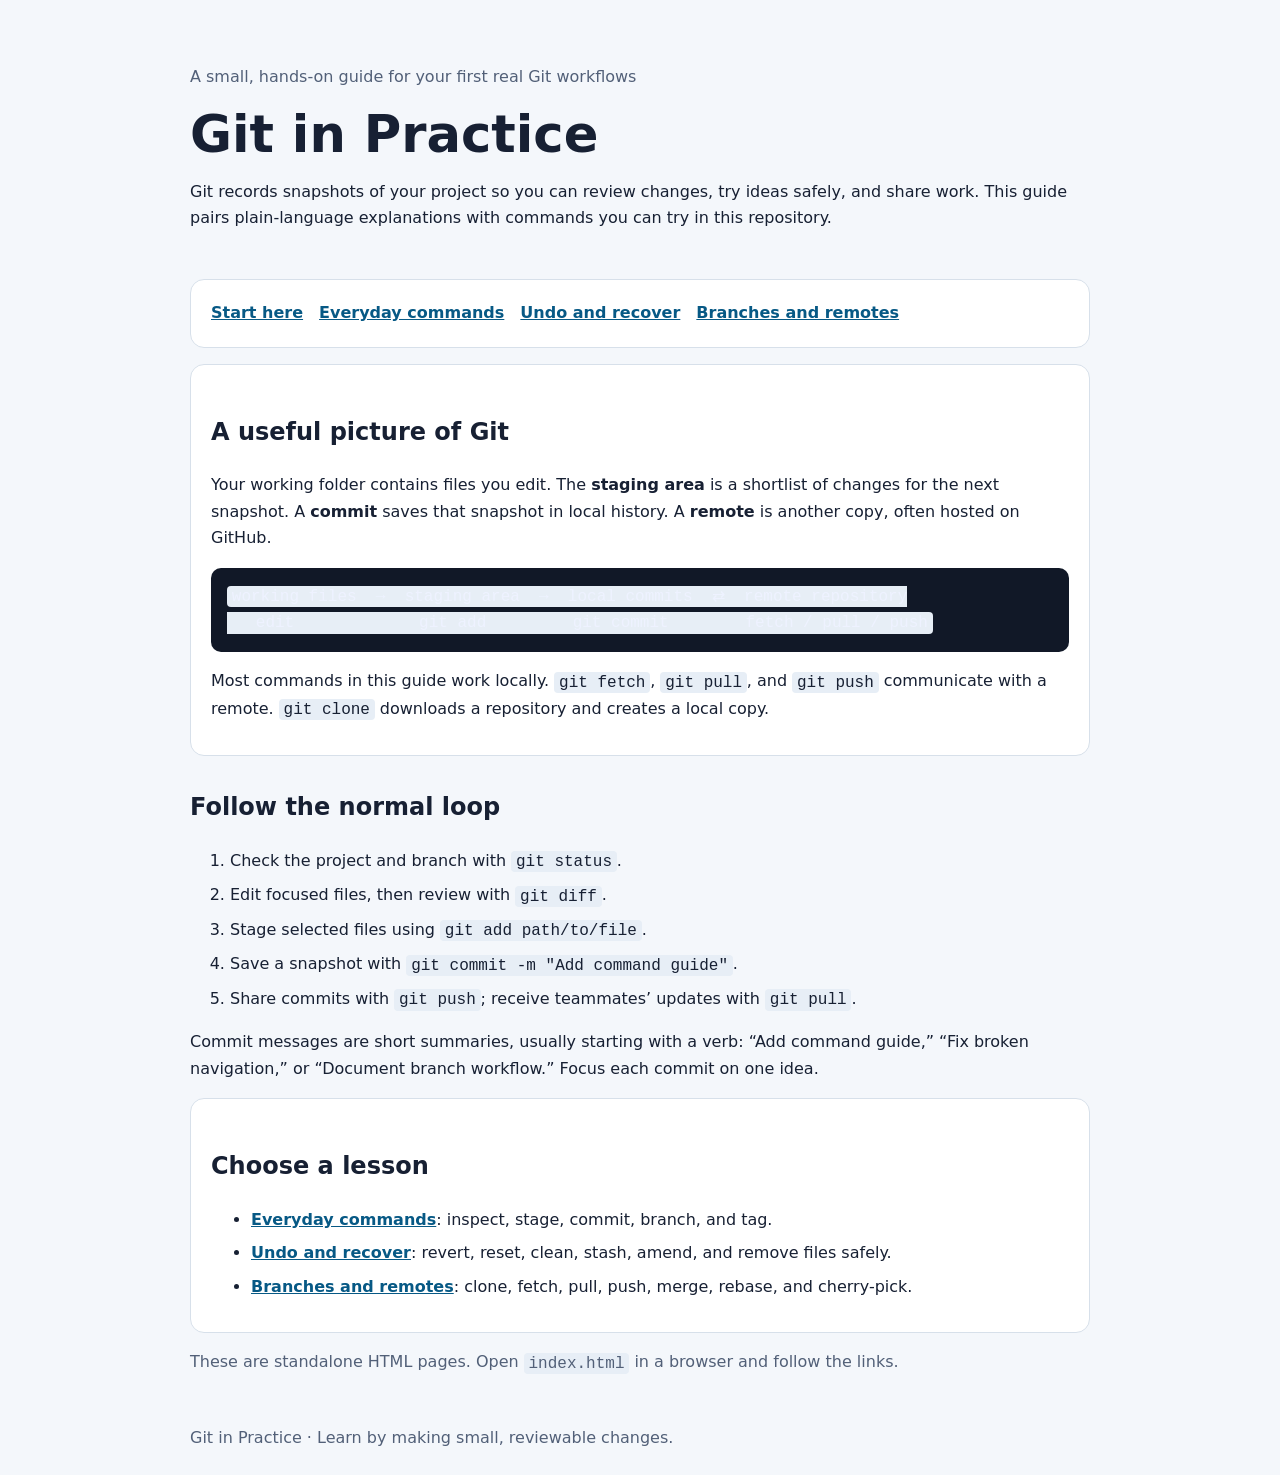
==== index.html @ 189721ed "Add guide landing page and starter note" ====
<!doctype html>
<html lang="en"><head><meta charset="utf-8"><meta name="viewport" content="width=device-width, initial-scale=1"><title>Git in Practice | Start Here</title>
<style>:root{color-scheme:light;--ink:#172033;--muted:#526078;--accent:#075985;--line:#d7e0ea;--paper:#f4f7fb}*{box-sizing:border-box}body{margin:0;font:16px/1.65 system-ui,sans-serif;color:var(--ink);background:var(--paper)}header,main,footer{width:min(900px,calc(100% - 2rem));margin:auto}header{padding:3rem 0 1rem}h1{font-size:clamp(2rem,5vw,3.2rem);line-height:1.1;margin:.2rem 0 1rem}h2{margin-top:2rem}nav,.card{background:white;border:1px solid var(--line);border-radius:14px;padding:1rem 1.25rem;margin:1rem 0}nav a{display:inline-block;margin:.25rem 1rem .25rem 0}a{color:var(--accent);font-weight:650}code,pre{font-family:ui-monospace,Consolas,monospace}code{background:#e7eef6;padding:.1rem .3rem;border-radius:4px}pre{overflow:auto;background:#111827;color:#eef2ff;padding:1rem;border-radius:10px}.muted{color:var(--muted)}li{margin:.45rem 0}footer{padding:2rem 0;color:var(--muted)}</style></head>
<body><header><p class="muted">A small, hands-on guide for your first real Git workflows</p><h1>Git in Practice</h1><p>Git records snapshots of your project so you can review changes, try ideas safely, and share work. This guide pairs plain-language explanations with commands you can try in this repository.</p></header>
<main><nav aria-label="Guide pages"><a href="index.html">Start here</a><a href="everyday.html">Everyday commands</a><a href="recovery.html">Undo and recover</a><a href="remotes.html">Branches and remotes</a></nav>
<section class="card"><h2>A useful picture of Git</h2><p>Your working folder contains files you edit. The <strong>staging area</strong> is a shortlist of changes for the next snapshot. A <strong>commit</strong> saves that snapshot in local history. A <strong>remote</strong> is another copy, often hosted on GitHub.</p><pre><code>working files  →  staging area  →  local commits  ⇄  remote repository
   edit             git add         git commit        fetch / pull / push</code></pre><p>Most commands in this guide work locally. <code>git fetch</code>, <code>git pull</code>, and <code>git push</code> communicate with a remote. <code>git clone</code> downloads a repository and creates a local copy.</p></section>
<section><h2>Follow the normal loop</h2><ol><li>Check the project and branch with <code>git status</code>.</li><li>Edit focused files, then review with <code>git diff</code>.</li><li>Stage selected files using <code>git add path/to/file</code>.</li><li>Save a snapshot with <code>git commit -m "Add command guide"</code>.</li><li>Share commits with <code>git push</code>; receive teammates’ updates with <code>git pull</code>.</li></ol><p>Commit messages are short summaries, usually starting with a verb: “Add command guide,” “Fix broken navigation,” or “Document branch workflow.” Focus each commit on one idea.</p></section>
<section class="card"><h2>Choose a lesson</h2><ul><li><a href="everyday.html">Everyday commands</a>: inspect, stage, commit, branch, and tag.</li><li><a href="recovery.html">Undo and recover</a>: revert, reset, clean, stash, amend, and remove files safely.</li><li><a href="remotes.html">Branches and remotes</a>: clone, fetch, pull, push, merge, rebase, and cherry-pick.</li></ul></section><p class="muted">These are standalone HTML pages. Open <code>index.html</code> in a browser and follow the links.</p></main><footer>Git in Practice · Learn by making small, reviewable changes.</footer></body></html>
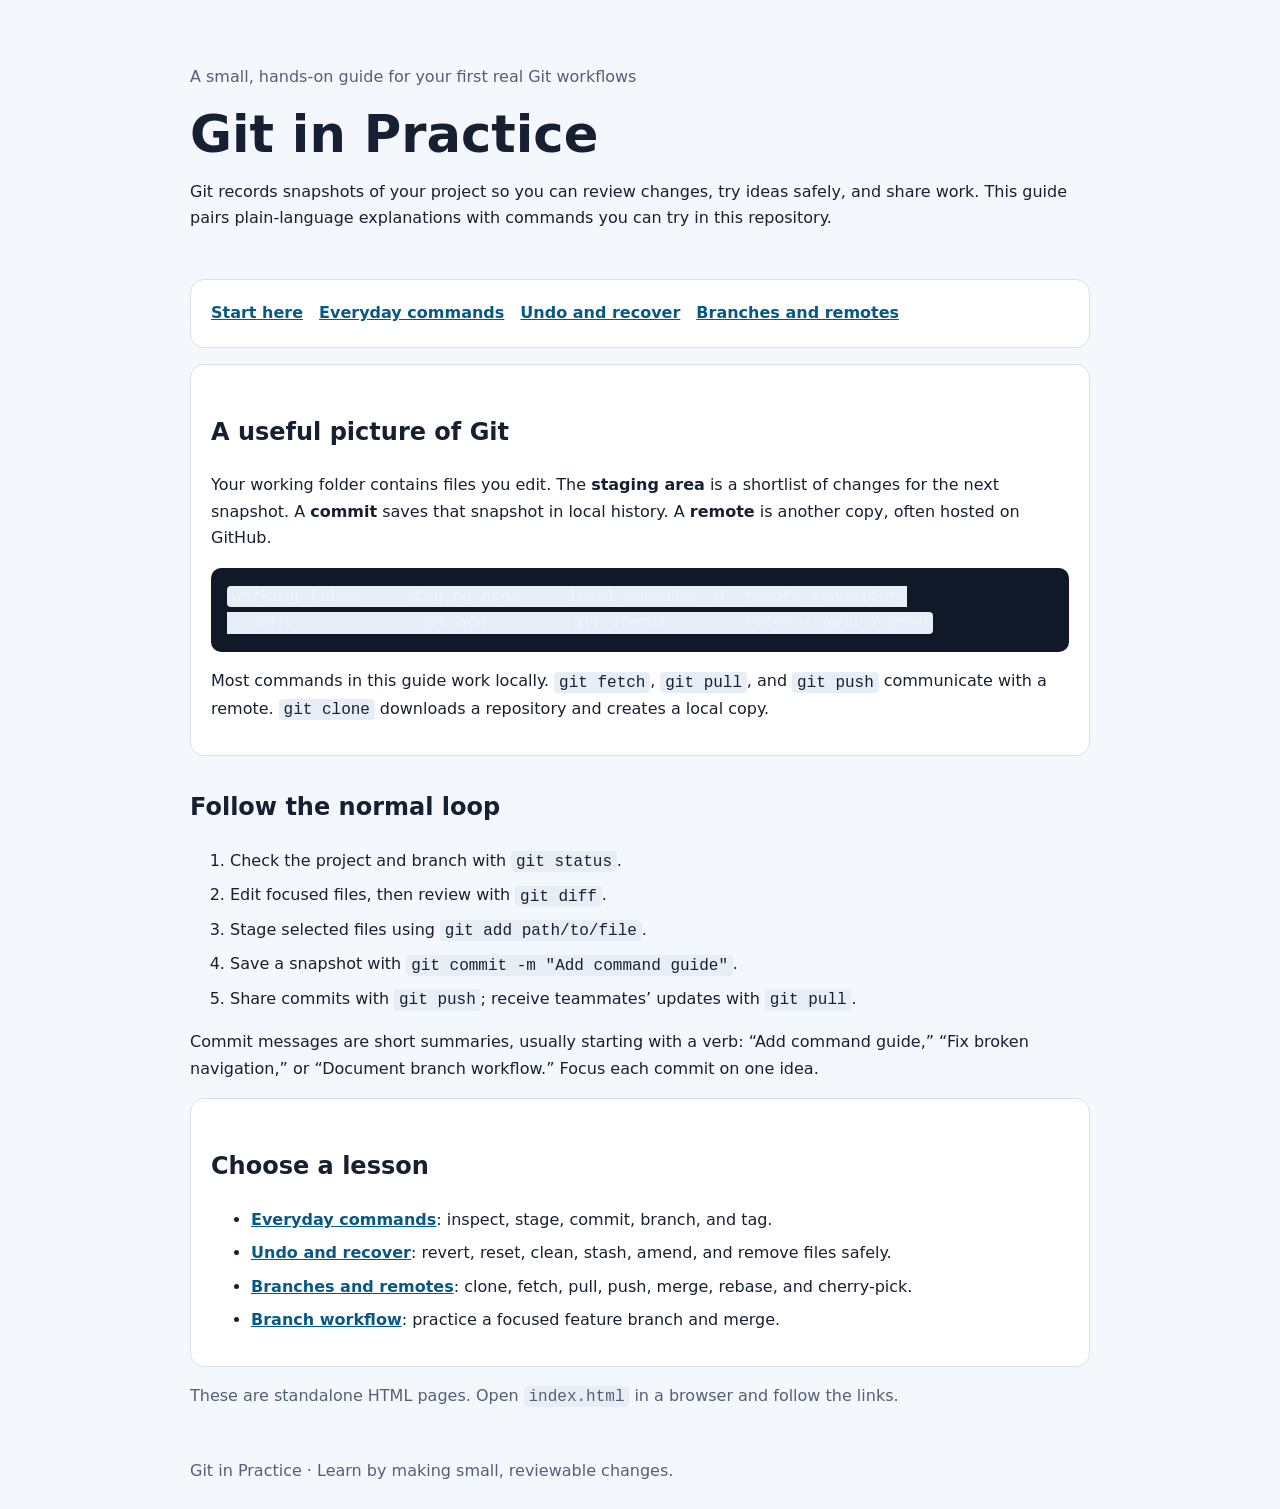
==== commit e47bf402: "Link branch workflow from home page" ====
--- a/index.html
+++ b/index.html
@@ -6,4 +6,4 @@
 <section class="card"><h2>A useful picture of Git</h2><p>Your working folder contains files you edit. The <strong>staging area</strong> is a shortlist of changes for the next snapshot. A <strong>commit</strong> saves that snapshot in local history. A <strong>remote</strong> is another copy, often hosted on GitHub.</p><pre><code>working files  →  staging area  →  local commits  ⇄  remote repository
    edit             git add         git commit        fetch / pull / push</code></pre><p>Most commands in this guide work locally. <code>git fetch</code>, <code>git pull</code>, and <code>git push</code> communicate with a remote. <code>git clone</code> downloads a repository and creates a local copy.</p></section>
 <section><h2>Follow the normal loop</h2><ol><li>Check the project and branch with <code>git status</code>.</li><li>Edit focused files, then review with <code>git diff</code>.</li><li>Stage selected files using <code>git add path/to/file</code>.</li><li>Save a snapshot with <code>git commit -m "Add command guide"</code>.</li><li>Share commits with <code>git push</code>; receive teammates’ updates with <code>git pull</code>.</li></ol><p>Commit messages are short summaries, usually starting with a verb: “Add command guide,” “Fix broken navigation,” or “Document branch workflow.” Focus each commit on one idea.</p></section>
-<section class="card"><h2>Choose a lesson</h2><ul><li><a href="everyday.html">Everyday commands</a>: inspect, stage, commit, branch, and tag.</li><li><a href="recovery.html">Undo and recover</a>: revert, reset, clean, stash, amend, and remove files safely.</li><li><a href="remotes.html">Branches and remotes</a>: clone, fetch, pull, push, merge, rebase, and cherry-pick.</li></ul></section><p class="muted">These are standalone HTML pages. Open <code>index.html</code> in a browser and follow the links.</p></main><footer>Git in Practice · Learn by making small, reviewable changes.</footer></body></html>
+<section class="card"><h2>Choose a lesson</h2><ul><li><a href="everyday.html">Everyday commands</a>: inspect, stage, commit, branch, and tag.</li><li><a href="recovery.html">Undo and recover</a>: revert, reset, clean, stash, amend, and remove files safely.</li><li><a href="remotes.html">Branches and remotes</a>: clone, fetch, pull, push, merge, rebase, and cherry-pick.</li><li><a href="branch-workflow.html">Branch workflow</a>: practice a focused feature branch and merge.</li></ul></section><p class="muted">These are standalone HTML pages. Open <code>index.html</code> in a browser and follow the links.</p></main><footer>Git in Practice · Learn by making small, reviewable changes.</footer></body></html>
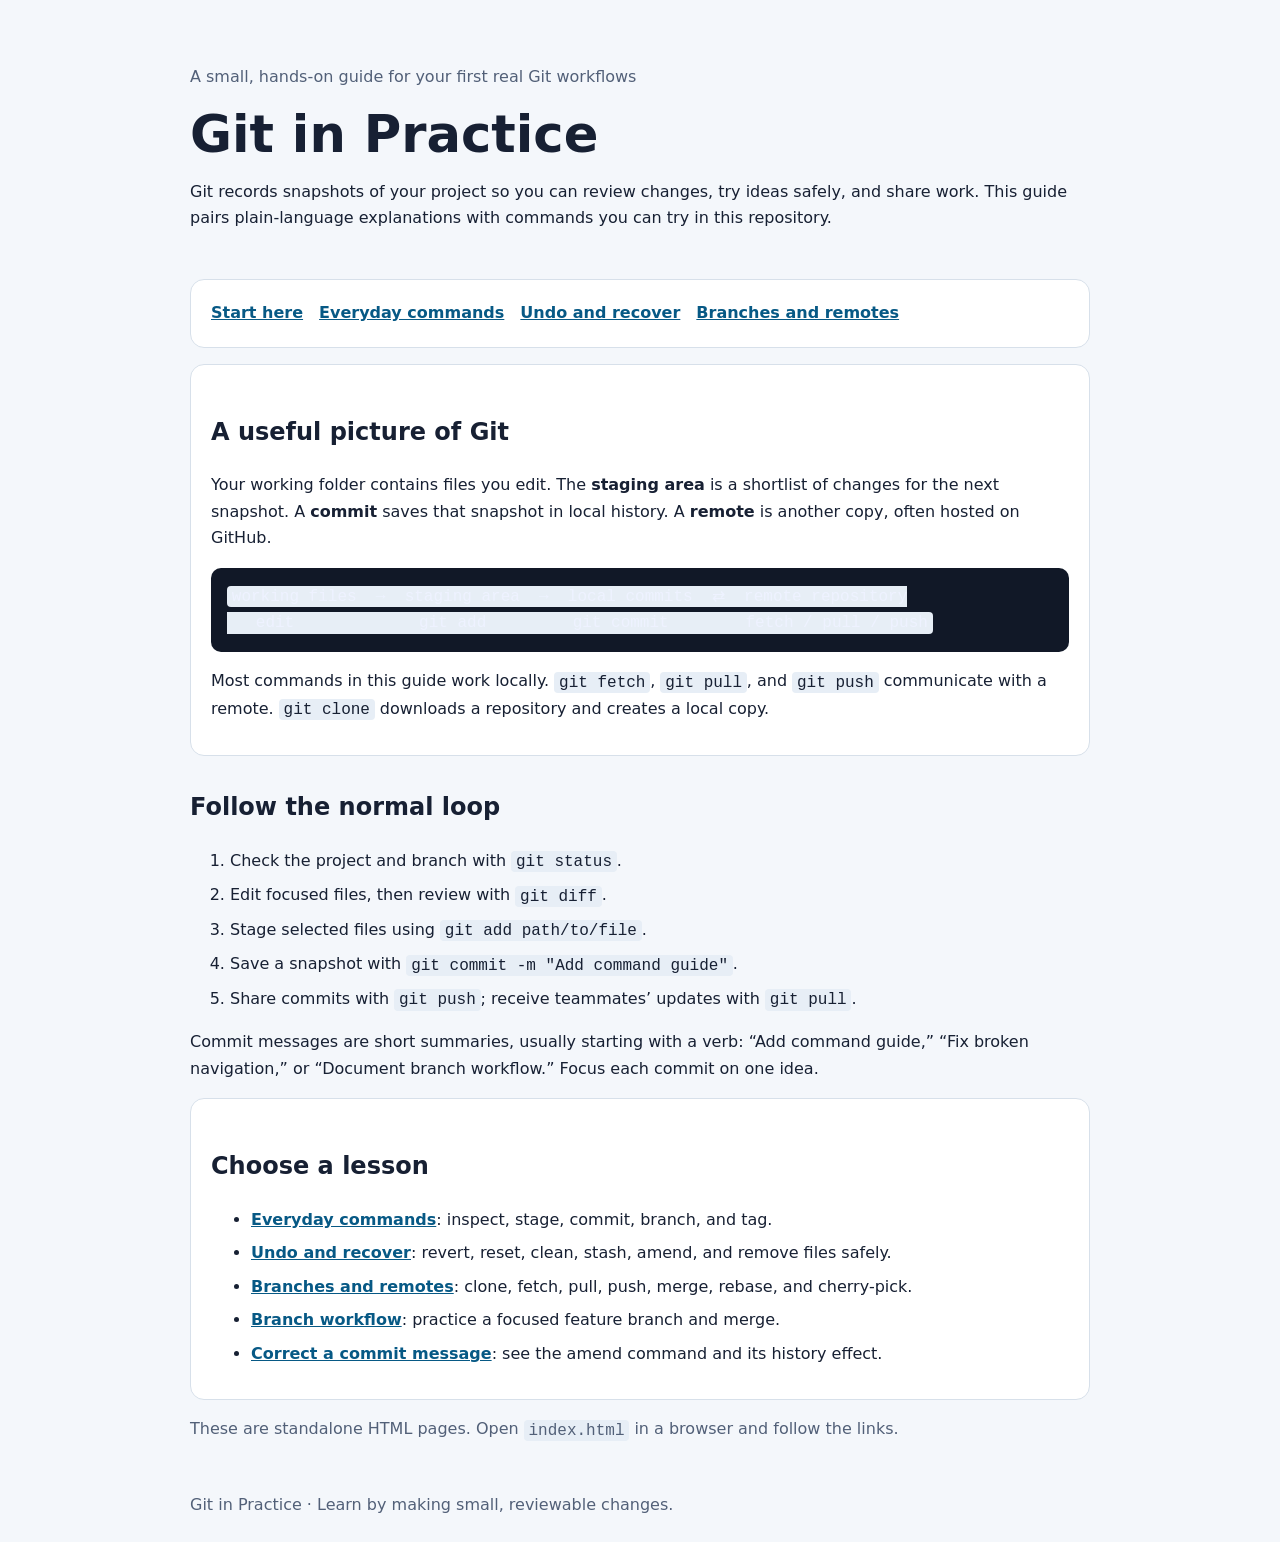
==== commit 5fb7c6b7: "Demonstrate commit message correction" ====
--- a/index.html
+++ b/index.html
@@ -6,4 +6,4 @@
 <section class="card"><h2>A useful picture of Git</h2><p>Your working folder contains files you edit. The <strong>staging area</strong> is a shortlist of changes for the next snapshot. A <strong>commit</strong> saves that snapshot in local history. A <strong>remote</strong> is another copy, often hosted on GitHub.</p><pre><code>working files  →  staging area  →  local commits  ⇄  remote repository
    edit             git add         git commit        fetch / pull / push</code></pre><p>Most commands in this guide work locally. <code>git fetch</code>, <code>git pull</code>, and <code>git push</code> communicate with a remote. <code>git clone</code> downloads a repository and creates a local copy.</p></section>
 <section><h2>Follow the normal loop</h2><ol><li>Check the project and branch with <code>git status</code>.</li><li>Edit focused files, then review with <code>git diff</code>.</li><li>Stage selected files using <code>git add path/to/file</code>.</li><li>Save a snapshot with <code>git commit -m "Add command guide"</code>.</li><li>Share commits with <code>git push</code>; receive teammates’ updates with <code>git pull</code>.</li></ol><p>Commit messages are short summaries, usually starting with a verb: “Add command guide,” “Fix broken navigation,” or “Document branch workflow.” Focus each commit on one idea.</p></section>
-<section class="card"><h2>Choose a lesson</h2><ul><li><a href="everyday.html">Everyday commands</a>: inspect, stage, commit, branch, and tag.</li><li><a href="recovery.html">Undo and recover</a>: revert, reset, clean, stash, amend, and remove files safely.</li><li><a href="remotes.html">Branches and remotes</a>: clone, fetch, pull, push, merge, rebase, and cherry-pick.</li><li><a href="branch-workflow.html">Branch workflow</a>: practice a focused feature branch and merge.</li></ul></section><p class="muted">These are standalone HTML pages. Open <code>index.html</code> in a browser and follow the links.</p></main><footer>Git in Practice · Learn by making small, reviewable changes.</footer></body></html>
+<section class="card"><h2>Choose a lesson</h2><ul><li><a href="everyday.html">Everyday commands</a>: inspect, stage, commit, branch, and tag.</li><li><a href="recovery.html">Undo and recover</a>: revert, reset, clean, stash, amend, and remove files safely.</li><li><a href="remotes.html">Branches and remotes</a>: clone, fetch, pull, push, merge, rebase, and cherry-pick.</li><li><a href="branch-workflow.html">Branch workflow</a>: practice a focused feature branch and merge.</li><li><a href="amend-example.html">Correct a commit message</a>: see the amend command and its history effect.</li></ul></section><p class="muted">These are standalone HTML pages. Open <code>index.html</code> in a browser and follow the links.</p></main><footer>Git in Practice · Learn by making small, reviewable changes.</footer></body></html>
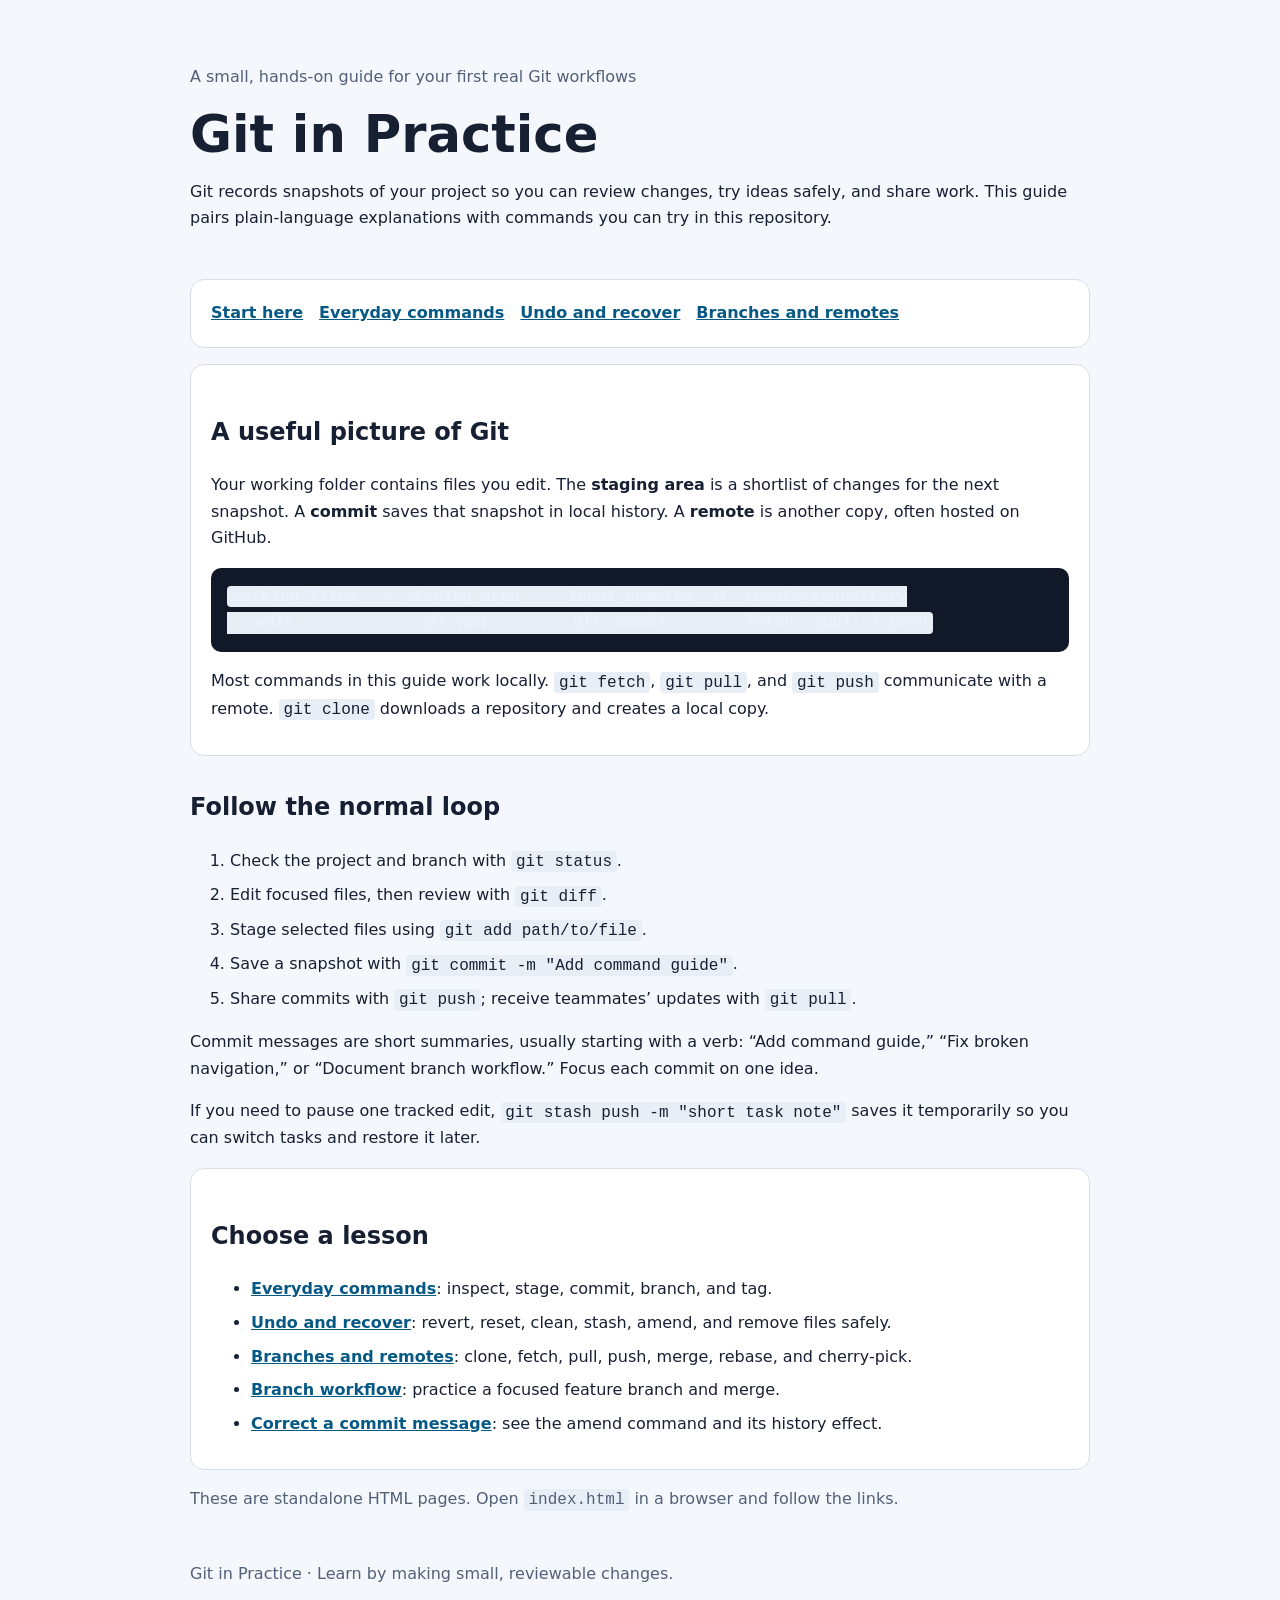
==== commit 69e17aeb: "Add stash tip to normal workflow" ====
--- a/index.html
+++ b/index.html
@@ -5,5 +5,5 @@
 <main><nav aria-label="Guide pages"><a href="index.html">Start here</a><a href="everyday.html">Everyday commands</a><a href="recovery.html">Undo and recover</a><a href="remotes.html">Branches and remotes</a></nav>
 <section class="card"><h2>A useful picture of Git</h2><p>Your working folder contains files you edit. The <strong>staging area</strong> is a shortlist of changes for the next snapshot. A <strong>commit</strong> saves that snapshot in local history. A <strong>remote</strong> is another copy, often hosted on GitHub.</p><pre><code>working files  →  staging area  →  local commits  ⇄  remote repository
    edit             git add         git commit        fetch / pull / push</code></pre><p>Most commands in this guide work locally. <code>git fetch</code>, <code>git pull</code>, and <code>git push</code> communicate with a remote. <code>git clone</code> downloads a repository and creates a local copy.</p></section>
-<section><h2>Follow the normal loop</h2><ol><li>Check the project and branch with <code>git status</code>.</li><li>Edit focused files, then review with <code>git diff</code>.</li><li>Stage selected files using <code>git add path/to/file</code>.</li><li>Save a snapshot with <code>git commit -m "Add command guide"</code>.</li><li>Share commits with <code>git push</code>; receive teammates’ updates with <code>git pull</code>.</li></ol><p>Commit messages are short summaries, usually starting with a verb: “Add command guide,” “Fix broken navigation,” or “Document branch workflow.” Focus each commit on one idea.</p></section>
+<section><h2>Follow the normal loop</h2><ol><li>Check the project and branch with <code>git status</code>.</li><li>Edit focused files, then review with <code>git diff</code>.</li><li>Stage selected files using <code>git add path/to/file</code>.</li><li>Save a snapshot with <code>git commit -m "Add command guide"</code>.</li><li>Share commits with <code>git push</code>; receive teammates’ updates with <code>git pull</code>.</li></ol><p>Commit messages are short summaries, usually starting with a verb: “Add command guide,” “Fix broken navigation,” or “Document branch workflow.” Focus each commit on one idea.</p><p>If you need to pause one tracked edit, <code>git stash push -m "short task note"</code> saves it temporarily so you can switch tasks and restore it later.</p></section>
 <section class="card"><h2>Choose a lesson</h2><ul><li><a href="everyday.html">Everyday commands</a>: inspect, stage, commit, branch, and tag.</li><li><a href="recovery.html">Undo and recover</a>: revert, reset, clean, stash, amend, and remove files safely.</li><li><a href="remotes.html">Branches and remotes</a>: clone, fetch, pull, push, merge, rebase, and cherry-pick.</li><li><a href="branch-workflow.html">Branch workflow</a>: practice a focused feature branch and merge.</li><li><a href="amend-example.html">Correct a commit message</a>: see the amend command and its history effect.</li></ul></section><p class="muted">These are standalone HTML pages. Open <code>index.html</code> in a browser and follow the links.</p></main><footer>Git in Practice · Learn by making small, reviewable changes.</footer></body></html>
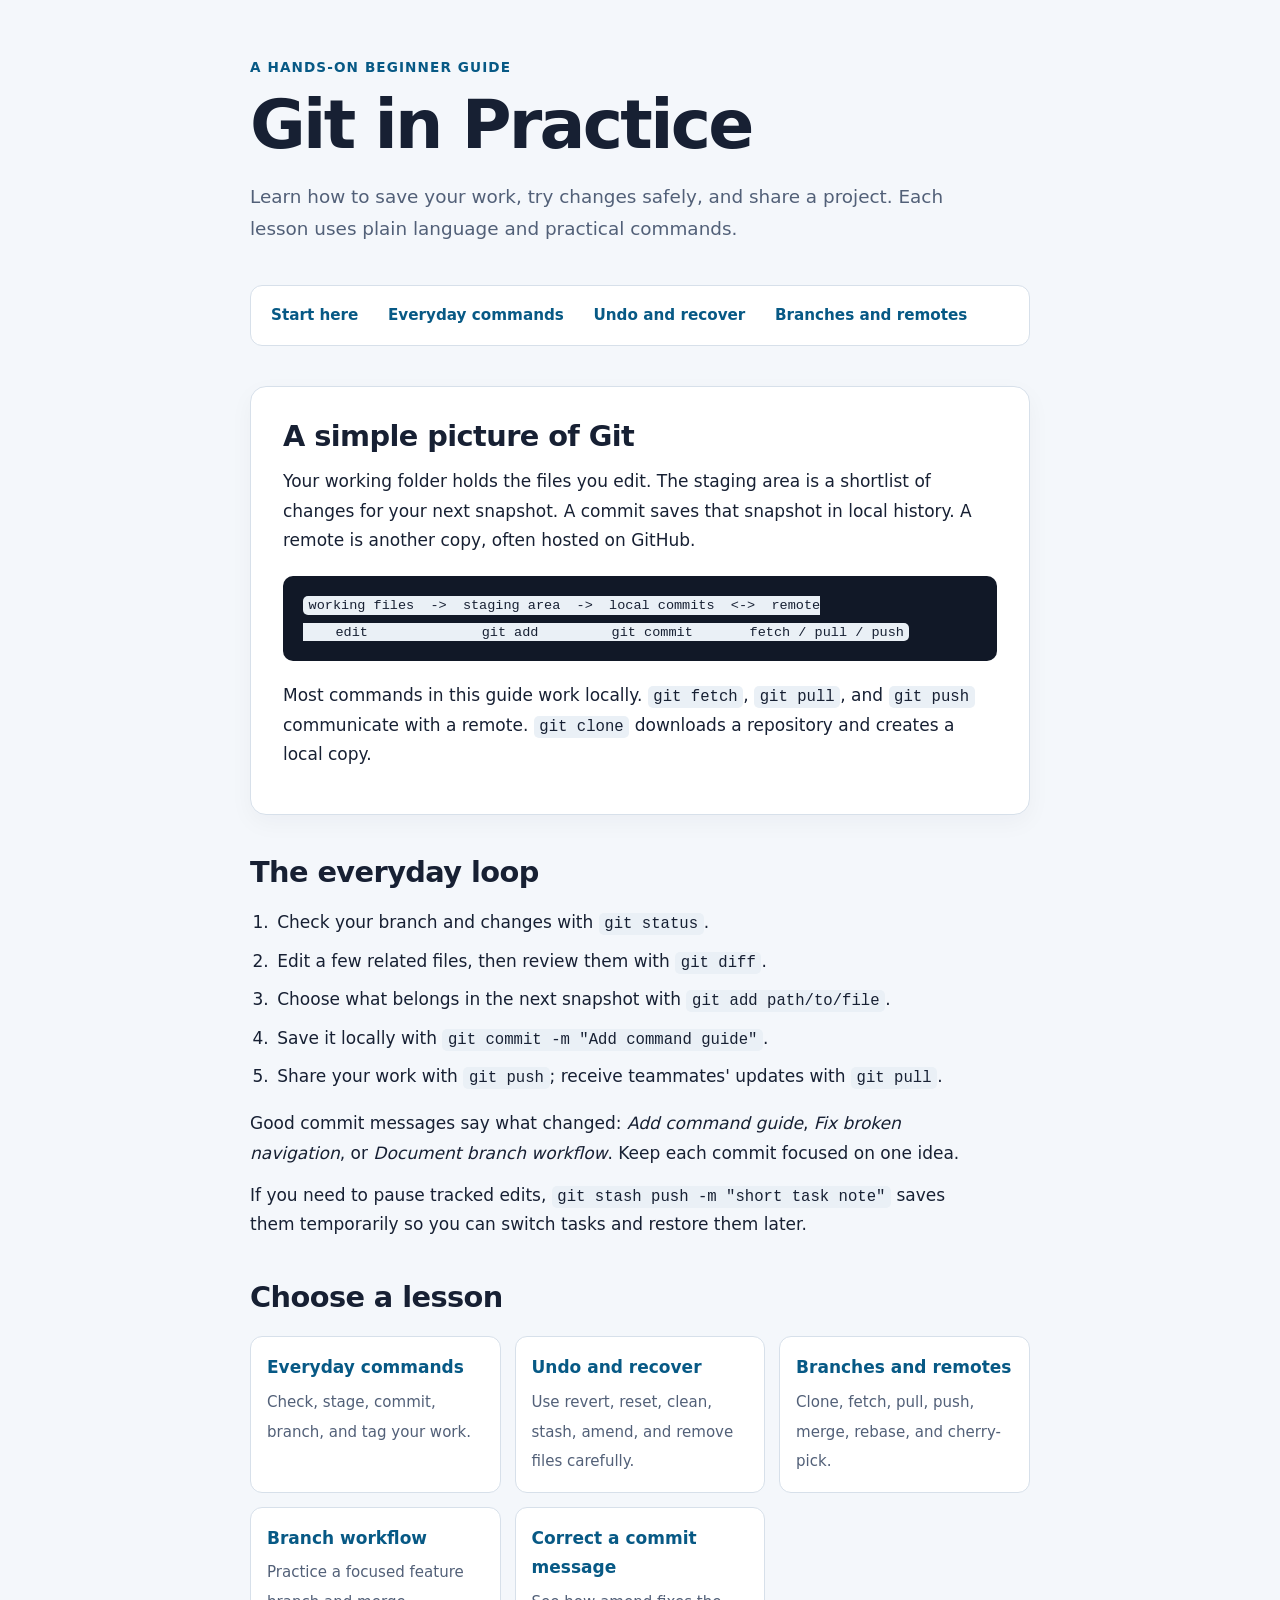
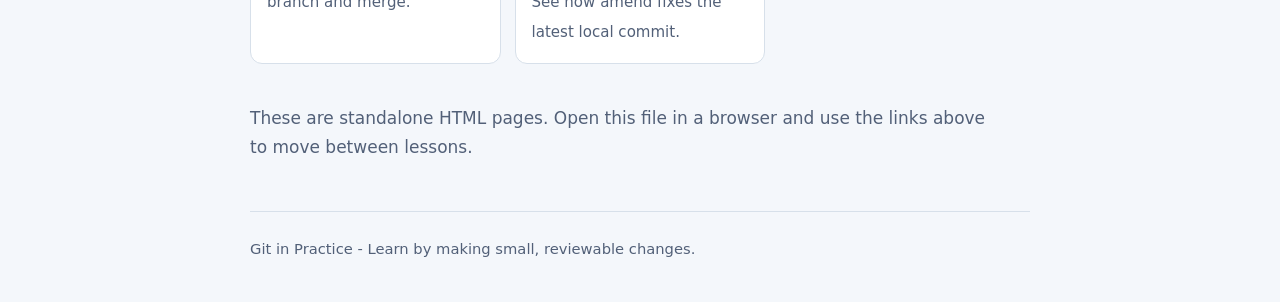
==== commit 5e993f65: "Improve guide home page readability" ====
--- a/index.html
+++ b/index.html
@@ -1,9 +1,213 @@
 <!doctype html>
-<html lang="en"><head><meta charset="utf-8"><meta name="viewport" content="width=device-width, initial-scale=1"><title>Git in Practice | Start Here</title>
-<style>:root{color-scheme:light;--ink:#172033;--muted:#526078;--accent:#075985;--line:#d7e0ea;--paper:#f4f7fb}*{box-sizing:border-box}body{margin:0;font:16px/1.65 system-ui,sans-serif;color:var(--ink);background:var(--paper)}header,main,footer{width:min(900px,calc(100% - 2rem));margin:auto}header{padding:3rem 0 1rem}h1{font-size:clamp(2rem,5vw,3.2rem);line-height:1.1;margin:.2rem 0 1rem}h2{margin-top:2rem}nav,.card{background:white;border:1px solid var(--line);border-radius:14px;padding:1rem 1.25rem;margin:1rem 0}nav a{display:inline-block;margin:.25rem 1rem .25rem 0}a{color:var(--accent);font-weight:650}code,pre{font-family:ui-monospace,Consolas,monospace}code{background:#e7eef6;padding:.1rem .3rem;border-radius:4px}pre{overflow:auto;background:#111827;color:#eef2ff;padding:1rem;border-radius:10px}.muted{color:var(--muted)}li{margin:.45rem 0}footer{padding:2rem 0;color:var(--muted)}</style></head>
-<body><header><p class="muted">A small, hands-on guide for your first real Git workflows</p><h1>Git in Practice</h1><p>Git records snapshots of your project so you can review changes, try ideas safely, and share work. This guide pairs plain-language explanations with commands you can try in this repository.</p></header>
-<main><nav aria-label="Guide pages"><a href="index.html">Start here</a><a href="everyday.html">Everyday commands</a><a href="recovery.html">Undo and recover</a><a href="remotes.html">Branches and remotes</a></nav>
-<section class="card"><h2>A useful picture of Git</h2><p>Your working folder contains files you edit. The <strong>staging area</strong> is a shortlist of changes for the next snapshot. A <strong>commit</strong> saves that snapshot in local history. A <strong>remote</strong> is another copy, often hosted on GitHub.</p><pre><code>working files  →  staging area  →  local commits  ⇄  remote repository
-   edit             git add         git commit        fetch / pull / push</code></pre><p>Most commands in this guide work locally. <code>git fetch</code>, <code>git pull</code>, and <code>git push</code> communicate with a remote. <code>git clone</code> downloads a repository and creates a local copy.</p></section>
-<section><h2>Follow the normal loop</h2><ol><li>Check the project and branch with <code>git status</code>.</li><li>Edit focused files, then review with <code>git diff</code>.</li><li>Stage selected files using <code>git add path/to/file</code>.</li><li>Save a snapshot with <code>git commit -m "Add command guide"</code>.</li><li>Share commits with <code>git push</code>; receive teammates’ updates with <code>git pull</code>.</li></ol><p>Commit messages are short summaries, usually starting with a verb: “Add command guide,” “Fix broken navigation,” or “Document branch workflow.” Focus each commit on one idea.</p><p>If you need to pause one tracked edit, <code>git stash push -m "short task note"</code> saves it temporarily so you can switch tasks and restore it later.</p></section>
-<section class="card"><h2>Choose a lesson</h2><ul><li><a href="everyday.html">Everyday commands</a>: inspect, stage, commit, branch, and tag.</li><li><a href="recovery.html">Undo and recover</a>: revert, reset, clean, stash, amend, and remove files safely.</li><li><a href="remotes.html">Branches and remotes</a>: clone, fetch, pull, push, merge, rebase, and cherry-pick.</li><li><a href="branch-workflow.html">Branch workflow</a>: practice a focused feature branch and merge.</li><li><a href="amend-example.html">Correct a commit message</a>: see the amend command and its history effect.</li></ul></section><p class="muted">These are standalone HTML pages. Open <code>index.html</code> in a browser and follow the links.</p></main><footer>Git in Practice · Learn by making small, reviewable changes.</footer></body></html>
+<html lang="en">
+<head>
+  <meta charset="utf-8">
+  <meta name="viewport" content="width=device-width, initial-scale=1">
+  <meta name="description" content="A beginner-friendly, hands-on guide to everyday Git commands, branches, recovery, and remotes.">
+  <title>Git in Practice | Start Here</title>
+  <style>
+    :root {
+      color-scheme: light;
+      --ink: #172033;
+      --muted: #526078;
+      --accent: #075985;
+      --line: #d7e0ea;
+      --paper: #f4f7fb;
+      --panel: #ffffff;
+    }
+
+    * { box-sizing: border-box; }
+
+    body {
+      margin: 0;
+      background: var(--paper);
+      color: var(--ink);
+      font: 17px/1.75 system-ui, -apple-system, "Segoe UI", sans-serif;
+    }
+
+    .page {
+      width: min(780px, calc(100% - 2rem));
+      margin-inline: auto;
+    }
+
+    header { padding: 3.5rem 0 1.5rem; }
+
+    .eyebrow {
+      margin: 0 0 .6rem;
+      color: var(--accent);
+      font-size: .85rem;
+      font-weight: 750;
+      letter-spacing: .08em;
+      text-transform: uppercase;
+    }
+
+    h1 {
+      max-width: 14ch;
+      margin: 0;
+      font-size: clamp(2.5rem, 8vw, 4.25rem);
+      line-height: 1.05;
+      letter-spacing: -.04em;
+    }
+
+    .intro {
+      max-width: 62ch;
+      margin: 1.25rem 0 0;
+      color: var(--muted);
+      font-size: 1.15rem;
+    }
+
+    nav {
+      display: flex;
+      flex-wrap: wrap;
+      gap: .35rem;
+      margin: 1rem 0 2rem;
+      padding: .5rem;
+      border: 1px solid var(--line);
+      border-radius: 12px;
+      background: var(--panel);
+    }
+
+    nav a {
+      padding: .5rem .75rem;
+      border-radius: 8px;
+      color: var(--accent);
+      font-size: .95rem;
+      font-weight: 700;
+      text-decoration: none;
+    }
+
+    nav a:hover, nav a:focus-visible { background: #eaf3f8; }
+    a { color: var(--accent); text-underline-offset: .18em; }
+    a:focus-visible { outline: 3px solid #38bdf8; outline-offset: 3px; }
+
+    section { margin: 2.5rem 0; }
+
+    .panel {
+      padding: clamp(1.25rem, 4vw, 2rem);
+      border: 1px solid var(--line);
+      border-radius: 16px;
+      background: var(--panel);
+      box-shadow: 0 8px 24px rgb(23 32 51 / 4%);
+    }
+
+    h2 {
+      margin: 0 0 .75rem;
+      font-size: clamp(1.4rem, 4vw, 1.8rem);
+      line-height: 1.25;
+      letter-spacing: -.02em;
+    }
+
+    p { max-width: 68ch; margin: .75rem 0; }
+    .muted { color: var(--muted); }
+
+    .flow {
+      margin: 1.25rem 0;
+      padding: 1rem 1.25rem;
+      overflow-x: auto;
+      border-radius: 10px;
+      background: #111827;
+      color: #f1f5f9;
+      font: .92rem/1.8 ui-monospace, "Cascadia Code", Consolas, monospace;
+    }
+
+    ol { padding-left: 1.5rem; }
+    li { margin: .55rem 0; padding-left: .2rem; }
+
+    code {
+      padding: .12rem .35rem;
+      border-radius: 5px;
+      background: #eaf0f6;
+      color: #172033;
+      font: .92em ui-monospace, "Cascadia Code", Consolas, monospace;
+      overflow-wrap: anywhere;
+    }
+
+    .lessons {
+      display: grid;
+      grid-template-columns: repeat(auto-fit, minmax(min(100%, 230px), 1fr));
+      gap: .85rem;
+      margin-top: 1.25rem;
+    }
+
+    .lesson {
+      display: block;
+      height: 100%;
+      padding: 1rem;
+      border: 1px solid var(--line);
+      border-radius: 12px;
+      background: var(--panel);
+      text-decoration: none;
+    }
+
+    .lesson:hover { border-color: #75a9c3; transform: translateY(-1px); }
+    .lesson strong { display: block; margin-bottom: .25rem; }
+    .lesson span { color: var(--muted); font-size: .94rem; }
+
+    footer {
+      margin-top: 3rem;
+      padding: 1.5rem 0 2.5rem;
+      border-top: 1px solid var(--line);
+      color: var(--muted);
+      font-size: .92rem;
+    }
+
+    @media (max-width: 520px) {
+      body { font-size: 16px; }
+      header { padding-top: 2.5rem; }
+      nav a { padding: .45rem .55rem; }
+    }
+  </style>
+</head>
+<body>
+  <header class="page">
+    <p class="eyebrow">A hands-on beginner guide</p>
+    <h1>Git in Practice</h1>
+    <p class="intro">Learn how to save your work, try changes safely, and share a project. Each lesson uses plain language and practical commands.</p>
+  </header>
+
+  <main class="page">
+    <nav aria-label="Guide pages">
+      <a href="index.html" aria-current="page">Start here</a>
+      <a href="everyday.html">Everyday commands</a>
+      <a href="recovery.html">Undo and recover</a>
+      <a href="remotes.html">Branches and remotes</a>
+    </nav>
+
+    <section class="panel" aria-labelledby="git-picture">
+      <h2 id="git-picture">A simple picture of Git</h2>
+      <p>Your working folder holds the files you edit. The staging area is a shortlist of changes for your next snapshot. A commit saves that snapshot in local history. A remote is another copy, often hosted on GitHub.</p>
+      <pre class="flow"><code>working files  ->  staging area  ->  local commits  <->  remote
+    edit              git add         git commit       fetch / pull / push</code></pre>
+      <p>Most commands in this guide work locally. <code>git fetch</code>, <code>git pull</code>, and <code>git push</code> communicate with a remote. <code>git clone</code> downloads a repository and creates a local copy.</p>
+    </section>
+
+    <section aria-labelledby="normal-loop">
+      <h2 id="normal-loop">The everyday loop</h2>
+      <ol>
+        <li>Check your branch and changes with <code>git status</code>.</li>
+        <li>Edit a few related files, then review them with <code>git diff</code>.</li>
+        <li>Choose what belongs in the next snapshot with <code>git add path/to/file</code>.</li>
+        <li>Save it locally with <code>git commit -m "Add command guide"</code>.</li>
+        <li>Share your work with <code>git push</code>; receive teammates' updates with <code>git pull</code>.</li>
+      </ol>
+      <p>Good commit messages say what changed: <em>Add command guide</em>, <em>Fix broken navigation</em>, or <em>Document branch workflow</em>. Keep each commit focused on one idea.</p>
+      <p>If you need to pause tracked edits, <code>git stash push -m "short task note"</code> saves them temporarily so you can switch tasks and restore them later.</p>
+    </section>
+
+    <section aria-labelledby="choose-lesson">
+      <h2 id="choose-lesson">Choose a lesson</h2>
+      <div class="lessons">
+        <a class="lesson" href="everyday.html"><strong>Everyday commands</strong><span>Check, stage, commit, branch, and tag your work.</span></a>
+        <a class="lesson" href="recovery.html"><strong>Undo and recover</strong><span>Use revert, reset, clean, stash, amend, and remove files carefully.</span></a>
+        <a class="lesson" href="remotes.html"><strong>Branches and remotes</strong><span>Clone, fetch, pull, push, merge, rebase, and cherry-pick.</span></a>
+        <a class="lesson" href="branch-workflow.html"><strong>Branch workflow</strong><span>Practice a focused feature branch and merge.</span></a>
+        <a class="lesson" href="amend-example.html"><strong>Correct a commit message</strong><span>See how amend fixes the latest local commit.</span></a>
+      </div>
+    </section>
+
+    <p class="muted">These are standalone HTML pages. Open this file in a browser and use the links above to move between lessons.</p>
+  </main>
+
+  <footer class="page">Git in Practice - Learn by making small, reviewable changes.</footer>
+</body>
+</html>
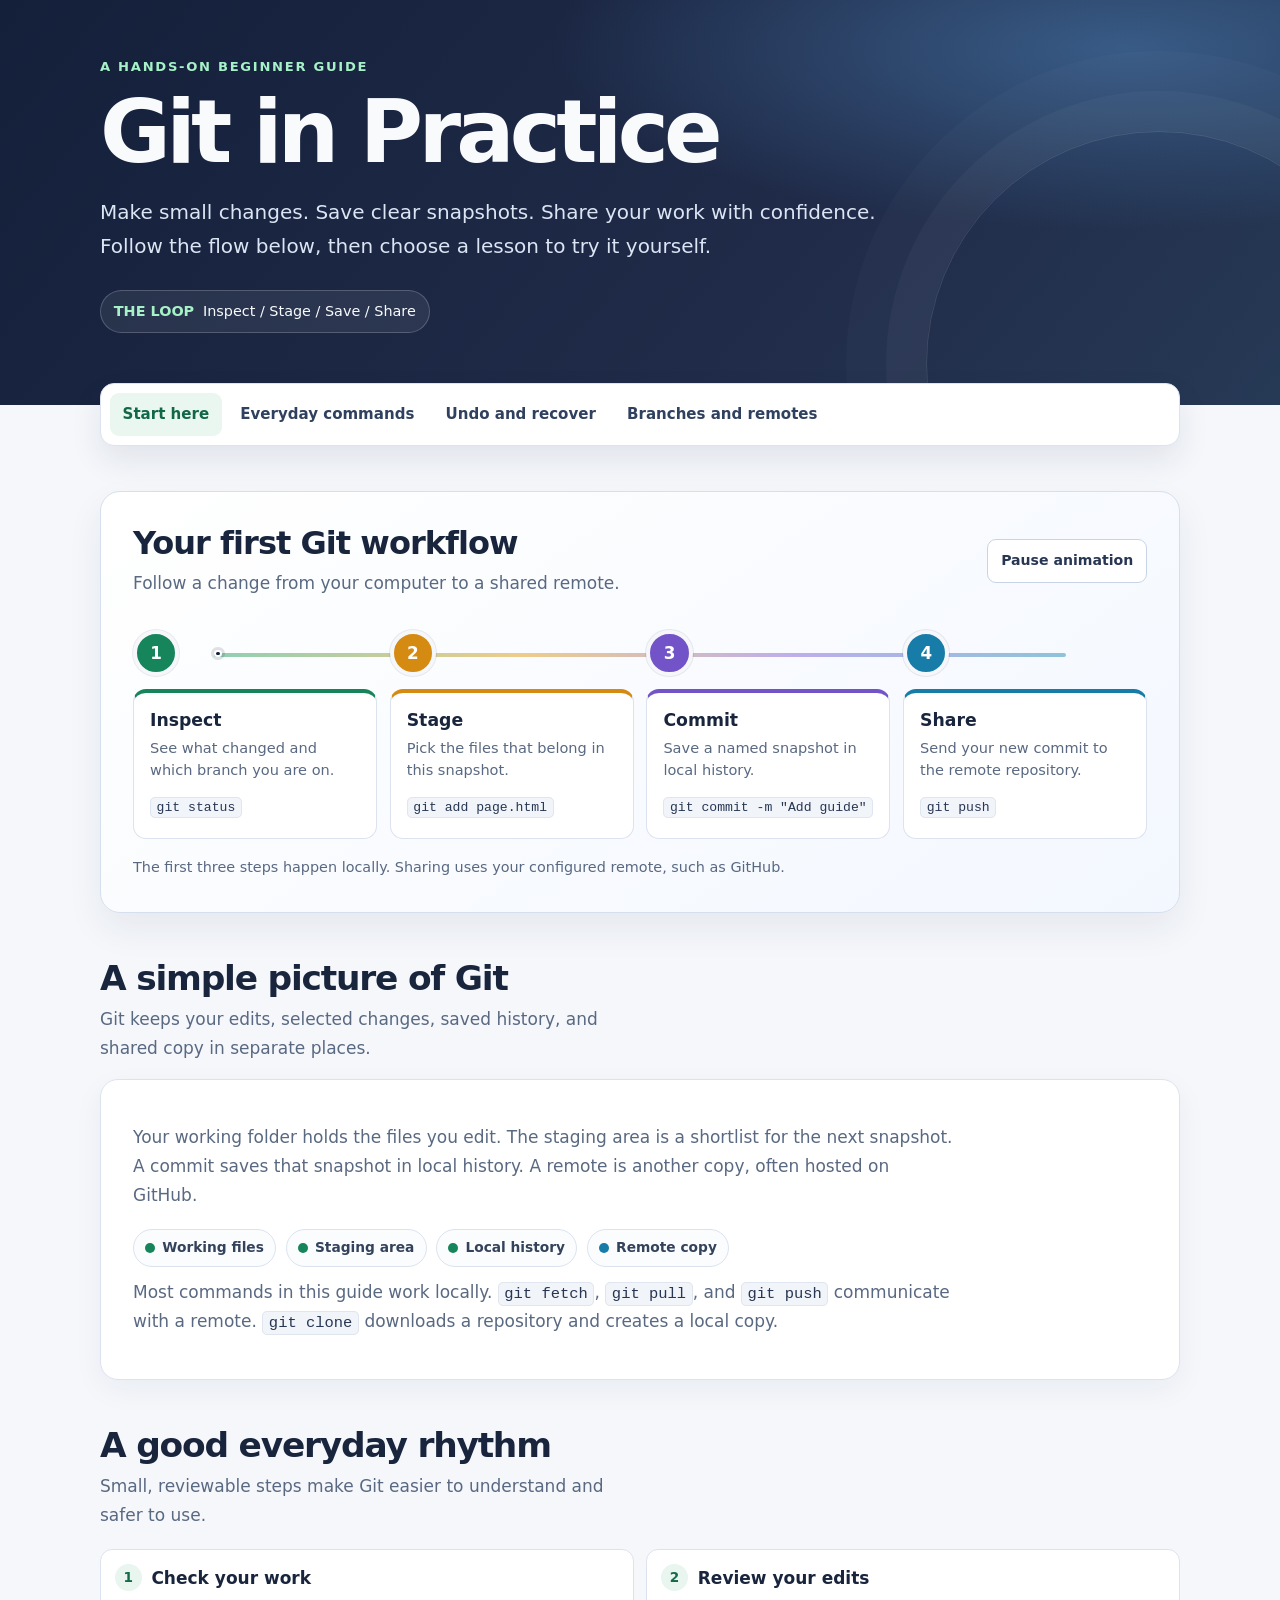
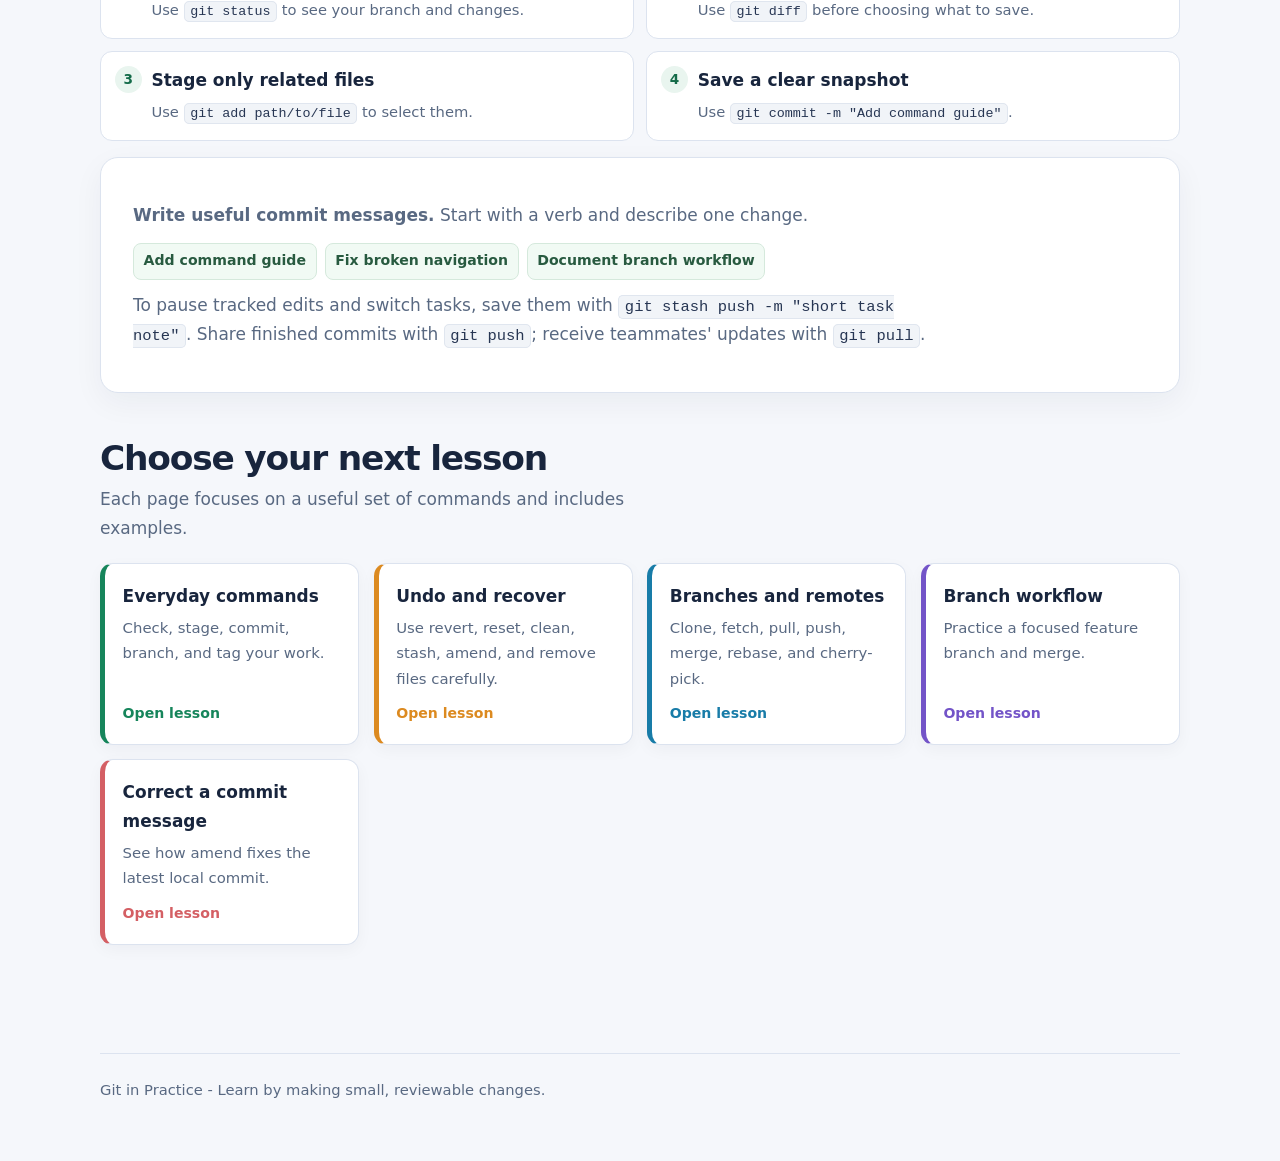
==== commit ea482d5a: "Add colorful animated Git workflow diagram" ====
--- a/index.html
+++ b/index.html
@@ -3,169 +3,183 @@
 <head>
   <meta charset="utf-8">
   <meta name="viewport" content="width=device-width, initial-scale=1">
-  <meta name="description" content="A beginner-friendly, hands-on guide to everyday Git commands, branches, recovery, and remotes.">
+  <meta name="description" content="A colorful, hands-on introduction to Git: inspect, stage, save, and share your work.">
   <title>Git in Practice | Start Here</title>
   <style>
     :root {
       color-scheme: light;
-      --ink: #172033;
-      --muted: #526078;
-      --accent: #075985;
-      --line: #d7e0ea;
-      --paper: #f4f7fb;
-      --panel: #ffffff;
+      --ink: #18253d;
+      --muted: #596982;
+      --paper: #f5f7fb;
+      --panel: #fff;
+      --line: #dce3ef;
+      --navy: #15213b;
+      --green: #16855b;
+      --amber: #d58a12;
+      --violet: #7354c8;
+      --blue: #187ca8;
     }
 
     * { box-sizing: border-box; }
-
+    html { scroll-behavior: smooth; }
     body {
       margin: 0;
       background: var(--paper);
       color: var(--ink);
-      font: 17px/1.75 system-ui, -apple-system, "Segoe UI", sans-serif;
-    }
-
-    .page {
-      width: min(780px, calc(100% - 2rem));
-      margin-inline: auto;
-    }
-
-    header { padding: 3.5rem 0 1.5rem; }
-
-    .eyebrow {
-      margin: 0 0 .6rem;
-      color: var(--accent);
-      font-size: .85rem;
-      font-weight: 750;
-      letter-spacing: .08em;
-      text-transform: uppercase;
-    }
-
-    h1 {
-      max-width: 14ch;
-      margin: 0;
-      font-size: clamp(2.5rem, 8vw, 4.25rem);
-      line-height: 1.05;
-      letter-spacing: -.04em;
-    }
-
-    .intro {
-      max-width: 62ch;
-      margin: 1.25rem 0 0;
-      color: var(--muted);
-      font-size: 1.15rem;
-    }
-
+      font: 17px/1.7 system-ui, -apple-system, "Segoe UI", sans-serif;
+    }
+
+    a { color: #075f88; text-underline-offset: .18em; }
+    a:focus-visible, button:focus-visible { outline: 3px solid #efa92e; outline-offset: 3px; }
+    .shell { width: min(1080px, calc(100% - 2rem)); margin-inline: auto; }
+
+    .hero {
+      position: relative;
+      overflow: hidden;
+      padding: 3.5rem 0 4.5rem;
+      background: radial-gradient(ellipse at 88% 12%, #385b86 0, transparent 36%), linear-gradient(130deg, #14203a, #202b49 62%, #263955);
+      color: #f8fafc;
+    }
+
+    .hero::after {
+      position: absolute;
+      right: -7rem;
+      bottom: -12rem;
+      width: 29rem;
+      height: 29rem;
+      border: 1px solid rgb(255 255 255 / 12%);
+      border-radius: 50%;
+      box-shadow: 0 0 0 2.5rem rgb(255 255 255 / 3%), 0 0 0 5rem rgb(255 255 255 / 2%);
+      content: "";
+      pointer-events: none;
+    }
+
+    .hero-content { position: relative; z-index: 1; }
+    .eyebrow { margin: 0 0 .7rem; color: #a6f1c7; font-size: .82rem; font-weight: 800; letter-spacing: .13em; text-transform: uppercase; }
+    h1 { max-width: 13ch; margin: 0; font-size: clamp(2.8rem, 8vw, 5.4rem); line-height: .98; letter-spacing: -.055em; }
+    .hero p.intro { max-width: 62ch; margin: 1.3rem 0 0; color: #dbe5f3; font-size: clamp(1.05rem, 2.5vw, 1.25rem); }
+    .hero-note { display: inline-flex; align-items: center; gap: .55rem; margin-top: 1.7rem; padding: .5rem .8rem; border: 1px solid rgb(255 255 255 / 20%); border-radius: 999px; background: rgb(255 255 255 / 7%); color: #f8fafc; font-size: .9rem; }
+    .hero-note span { color: #a6f1c7; font-weight: 800; }
+
+    main { padding-bottom: 1rem; }
     nav {
+      position: relative;
+      z-index: 2;
       display: flex;
       flex-wrap: wrap;
       gap: .35rem;
-      margin: 1rem 0 2rem;
-      padding: .5rem;
+      margin: -1.35rem 0 2.3rem;
+      padding: .55rem;
       border: 1px solid var(--line);
-      border-radius: 12px;
+      border-radius: 14px;
       background: var(--panel);
-    }
-
-    nav a {
-      padding: .5rem .75rem;
-      border-radius: 8px;
-      color: var(--accent);
-      font-size: .95rem;
-      font-weight: 700;
-      text-decoration: none;
-    }
-
-    nav a:hover, nav a:focus-visible { background: #eaf3f8; }
-    a { color: var(--accent); text-underline-offset: .18em; }
-    a:focus-visible { outline: 3px solid #38bdf8; outline-offset: 3px; }
-
-    section { margin: 2.5rem 0; }
-
-    .panel {
-      padding: clamp(1.25rem, 4vw, 2rem);
-      border: 1px solid var(--line);
-      border-radius: 16px;
-      background: var(--panel);
-      box-shadow: 0 8px 24px rgb(23 32 51 / 4%);
-    }
-
-    h2 {
-      margin: 0 0 .75rem;
-      font-size: clamp(1.4rem, 4vw, 1.8rem);
-      line-height: 1.25;
-      letter-spacing: -.02em;
-    }
-
-    p { max-width: 68ch; margin: .75rem 0; }
-    .muted { color: var(--muted); }
-
-    .flow {
-      margin: 1.25rem 0;
-      padding: 1rem 1.25rem;
-      overflow-x: auto;
-      border-radius: 10px;
-      background: #111827;
-      color: #f1f5f9;
-      font: .92rem/1.8 ui-monospace, "Cascadia Code", Consolas, monospace;
-    }
-
-    ol { padding-left: 1.5rem; }
-    li { margin: .55rem 0; padding-left: .2rem; }
-
-    code {
-      padding: .12rem .35rem;
-      border-radius: 5px;
-      background: #eaf0f6;
-      color: #172033;
-      font: .92em ui-monospace, "Cascadia Code", Consolas, monospace;
-      overflow-wrap: anywhere;
-    }
-
-    .lessons {
-      display: grid;
-      grid-template-columns: repeat(auto-fit, minmax(min(100%, 230px), 1fr));
-      gap: .85rem;
-      margin-top: 1.25rem;
-    }
-
-    .lesson {
-      display: block;
-      height: 100%;
-      padding: 1rem;
-      border: 1px solid var(--line);
-      border-radius: 12px;
-      background: var(--panel);
-      text-decoration: none;
-    }
-
-    .lesson:hover { border-color: #75a9c3; transform: translateY(-1px); }
-    .lesson strong { display: block; margin-bottom: .25rem; }
-    .lesson span { color: var(--muted); font-size: .94rem; }
-
-    footer {
-      margin-top: 3rem;
-      padding: 1.5rem 0 2.5rem;
-      border-top: 1px solid var(--line);
-      color: var(--muted);
-      font-size: .92rem;
-    }
+      box-shadow: 0 14px 32px rgb(24 37 61 / 9%);
+    }
+
+    nav a { padding: .55rem .8rem; border-radius: 9px; color: #30415f; font-size: .94rem; font-weight: 720; text-decoration: none; }
+    nav a:hover, nav a[aria-current="page"] { background: #eaf6f0; color: #116747; }
+    section { margin: 2.8rem 0; }
+    .section-heading { display: flex; align-items: end; justify-content: space-between; gap: 1rem; margin-bottom: 1rem; }
+    .section-heading h2 { margin: 0; font-size: clamp(1.6rem, 4vw, 2.15rem); line-height: 1.2; letter-spacing: -.035em; }
+    .section-heading p { max-width: 50ch; margin: .4rem 0 0; color: var(--muted); }
+    .panel { padding: clamp(1.2rem, 4vw, 2rem); border: 1px solid var(--line); border-radius: 18px; background: var(--panel); box-shadow: 0 10px 30px rgb(24 37 61 / 5%); }
+    .panel h2 { margin: 0 0 .65rem; font-size: clamp(1.45rem, 4vw, 1.9rem); line-height: 1.2; letter-spacing: -.03em; }
+    .panel > p { max-width: 76ch; margin: .7rem 0; color: var(--muted); }
+
+    .zones { display: flex; flex-wrap: wrap; gap: .6rem; margin-top: 1.2rem; }
+    .zone { display: inline-flex; align-items: center; gap: .45rem; padding: .38rem .7rem; border: 1px solid var(--line); border-radius: 999px; background: #fbfcfe; color: #34435c; font-size: .86rem; font-weight: 700; }
+    .zone b { width: .62rem; height: .62rem; border-radius: 50%; background: var(--green); }
+    .zone.remote b { background: var(--blue); }
+
+    .flow-panel { padding: clamp(1.2rem, 4vw, 2rem); overflow: hidden; border: 1px solid #d5dfed; border-radius: 20px; background: linear-gradient(145deg, #fff, #f3f7ff); box-shadow: 0 16px 36px rgb(24 37 61 / 7%); }
+    .flow-head { display: flex; align-items: center; justify-content: space-between; gap: 1rem; }
+    .flow-head h2 { margin: 0; font-size: clamp(1.5rem, 4vw, 2rem); line-height: 1.2; letter-spacing: -.03em; }
+    .flow-head p { margin: .45rem 0 0; color: var(--muted); }
+    .motion-toggle { flex: 0 0 auto; padding: .55rem .8rem; border: 1px solid #c8d4e5; border-radius: 9px; background: #fff; color: #273653; font: inherit; font-size: .88rem; font-weight: 750; cursor: pointer; }
+    .motion-toggle:hover { border-color: #7d91b0; background: #f7f9fc; }
+
+    .flow-track { position: relative; display: grid; grid-template-columns: repeat(4, minmax(0, 1fr)); gap: .8rem; margin: 2rem 0 0; padding: 0; list-style: none; }
+    .flow-track::before { position: absolute; z-index: 0; top: 1.45rem; right: 8%; left: 8%; height: 4px; border-radius: 4px; background: linear-gradient(90deg, #38a874, #e3a52c 36%, #8c70db 68%, #3997bb); content: ""; opacity: .55; }
+    .runner { position: absolute; z-index: 2; top: 1.23rem; left: 8%; width: .48rem; height: .48rem; border: 2px solid white; border-radius: 50%; background: #17233c; box-shadow: 0 0 0 3px rgb(23 35 60 / 13%); animation: travel 8s ease-in-out infinite; }
+    .flow-track.paused .runner, .flow-track.paused .step-icon, .flow-track.paused .step-card { animation-play-state: paused; }
+    .step { position: relative; z-index: 1; min-width: 0; }
+    .step-icon { display: grid; width: 2.9rem; height: 2.9rem; place-items: center; margin: 0 auto .8rem 0; border: 4px solid #f5f7fb; border-radius: 50%; background: var(--step-color); color: white; font-size: 1.05rem; font-weight: 850; box-shadow: 0 0 0 1px rgb(24 37 61 / 9%); animation: pop 4s ease-in-out infinite; animation-delay: var(--delay); }
+    .step:nth-of-type(1) { --step-color: var(--green); --delay: 0s; }
+    .step:nth-of-type(2) { --step-color: var(--amber); --delay: 1s; }
+    .step:nth-of-type(3) { --step-color: var(--violet); --delay: 2s; }
+    .step:nth-of-type(4) { --step-color: var(--blue); --delay: 3s; }
+    .step-card { min-height: 150px; padding: 1rem; border: 1px solid var(--line); border-top: 4px solid var(--step-color); border-radius: 13px; background: #fff; animation: card-glow 4s ease-in-out infinite; animation-delay: var(--delay); }
+    .step-card h3 { margin: 0 0 .25rem; font-size: 1.08rem; line-height: 1.3; }
+    .step-card p { margin: .35rem 0 .65rem; color: var(--muted); font-size: .91rem; line-height: 1.5; }
+    .step-card code { font-size: .82rem; }
+    .flow-caption { margin: 1rem 0 0; color: var(--muted); font-size: .9rem; }
+
+    .workflow-list { display: grid; grid-template-columns: repeat(2, minmax(0, 1fr)); gap: .8rem; margin: 1.2rem 0 0; padding: 0; list-style: none; counter-reset: workflow; }
+    .workflow-list li { position: relative; min-height: 75px; margin: 0; padding: .85rem .9rem .85rem 3.15rem; border: 1px solid var(--line); border-radius: 12px; background: white; counter-increment: workflow; }
+    .workflow-list li::before { position: absolute; top: .85rem; left: .85rem; display: grid; width: 1.7rem; height: 1.7rem; place-items: center; border-radius: 50%; background: #e9f5ef; color: #146b49; content: counter(workflow); font-size: .85rem; font-weight: 850; }
+    .workflow-list strong { display: block; margin-bottom: .15rem; }
+    .workflow-list span { color: var(--muted); font-size: .92rem; }
+
+    code { padding: .12rem .35rem; border: 1px solid #e0e6ef; border-radius: 5px; background: #f1f4f8; color: #273653; font: .91em ui-monospace, "Cascadia Code", Consolas, monospace; overflow-wrap: anywhere; }
+    .message-examples { display: flex; flex-wrap: wrap; gap: .5rem; margin-top: .8rem; }
+    .message-examples span { padding: .35rem .6rem; border: 1px solid #d5e9dc; border-radius: 8px; background: #f1faf4; color: #285a40; font-size: .88rem; font-weight: 700; }
+
+    .lessons { display: grid; grid-template-columns: repeat(auto-fit, minmax(min(100%, 245px), 1fr)); gap: .9rem; margin-top: 1.25rem; }
+    .lesson { --card-color: var(--green); display: flex; min-height: 150px; flex-direction: column; padding: 1.1rem; border: 1px solid var(--line); border-left: 5px solid var(--card-color); border-radius: 13px; background: var(--panel); color: var(--ink); text-decoration: none; box-shadow: 0 5px 16px rgb(24 37 61 / 4%); transition: transform .18s ease, box-shadow .18s ease, border-color .18s ease; }
+    .lesson:nth-child(2) { --card-color: #dc8a20; }
+    .lesson:nth-child(3) { --card-color: var(--blue); }
+    .lesson:nth-child(4) { --card-color: var(--violet); }
+    .lesson:nth-child(5) { --card-color: #d45f64; }
+    .lesson:hover { transform: translateY(-3px); border-color: #b6c5d9; box-shadow: 0 12px 24px rgb(24 37 61 / 10%); }
+    .lesson strong { margin-bottom: .35rem; font-size: 1.06rem; }
+    .lesson span { color: var(--muted); font-size: .93rem; }
+    .lesson .arrow { margin-top: auto; padding-top: .65rem; color: var(--card-color); font-size: .88rem; font-weight: 800; }
+
+    footer { margin-top: 3rem; padding: 1.4rem 0 2rem; border-top: 1px solid var(--line); color: var(--muted); font-size: .92rem; }
+
+    @keyframes travel { 0%, 8% { left: 8%; } 92%, 100% { left: 92%; } }
+    @keyframes pop { 0%, 15%, 100% { transform: scale(1); } 6% { transform: scale(1.15); } }
+    @keyframes card-glow { 0%, 18%, 100% { box-shadow: 0 0 0 rgb(24 37 61 / 0%); } 8% { box-shadow: 0 8px 22px rgb(24 37 61 / 9%); } }
+
+    @media (max-width: 720px) {
+      .flow-track { grid-template-columns: 1fr; gap: .85rem; margin-top: 1.5rem; padding-left: 0; }
+      .flow-track::before { top: 1.4rem; right: auto; bottom: 1.4rem; left: 1.35rem; width: 4px; height: auto; background: linear-gradient(180deg, #38a874, #e3a52c 36%, #8c70db 68%, #3997bb); }
+      .runner { top: 1.25rem; left: 1.15rem; animation-name: travel-vertical; }
+      .step { display: grid; grid-template-columns: 2.9rem minmax(0, 1fr); align-items: start; gap: .65rem; }
+      .step-icon { margin: 0; }
+      .step-card { min-height: auto; }
+      .workflow-list { grid-template-columns: 1fr; }
+    }
+
+    @keyframes travel-vertical { 0%, 8% { top: 1.25rem; } 92%, 100% { top: calc(100% - 1.75rem); } }
 
     @media (max-width: 520px) {
       body { font-size: 16px; }
-      header { padding-top: 2.5rem; }
-      nav a { padding: .45rem .55rem; }
+      .hero { padding: 2.8rem 0 3.8rem; }
+      .section-heading { display: block; }
+      .flow-head { align-items: flex-start; flex-direction: column; }
+      .motion-toggle { align-self: flex-start; }
+      nav { margin-bottom: 1.7rem; }
+      nav a { padding: .45rem .6rem; }
+    }
+
+    @media (prefers-reduced-motion: reduce) {
+      *, *::before, *::after { scroll-behavior: auto !important; animation-duration: .01ms !important; animation-iteration-count: 1 !important; transition-duration: .01ms !important; }
+      .motion-toggle { display: none; }
     }
   </style>
 </head>
 <body>
-  <header class="page">
-    <p class="eyebrow">A hands-on beginner guide</p>
-    <h1>Git in Practice</h1>
-    <p class="intro">Learn how to save your work, try changes safely, and share a project. Each lesson uses plain language and practical commands.</p>
+  <header class="hero">
+    <div class="shell hero-content">
+      <p class="eyebrow">A hands-on beginner guide</p>
+      <h1>Git in Practice</h1>
+      <p class="intro">Make small changes. Save clear snapshots. Share your work with confidence. Follow the flow below, then choose a lesson to try it yourself.</p>
+      <div class="hero-note"><span>THE LOOP</span> Inspect / Stage / Save / Share</div>
+    </div>
   </header>
 
-  <main class="page">
+  <main class="shell">
     <nav aria-label="Guide pages">
       <a href="index.html" aria-current="page">Start here</a>
       <a href="everyday.html">Everyday commands</a>
@@ -173,41 +187,87 @@
       <a href="remotes.html">Branches and remotes</a>
     </nav>
 
-    <section class="panel" aria-labelledby="git-picture">
-      <h2 id="git-picture">A simple picture of Git</h2>
-      <p>Your working folder holds the files you edit. The staging area is a shortlist of changes for your next snapshot. A commit saves that snapshot in local history. A remote is another copy, often hosted on GitHub.</p>
-      <pre class="flow"><code>working files  ->  staging area  ->  local commits  <->  remote
-    edit              git add         git commit       fetch / pull / push</code></pre>
-      <p>Most commands in this guide work locally. <code>git fetch</code>, <code>git pull</code>, and <code>git push</code> communicate with a remote. <code>git clone</code> downloads a repository and creates a local copy.</p>
+    <section class="flow-panel" aria-labelledby="flow-title">
+      <div class="flow-head">
+        <div>
+          <h2 id="flow-title">Your first Git workflow</h2>
+          <p>Follow a change from your computer to a shared remote.</p>
+        </div>
+        <button class="motion-toggle" id="motion-toggle" type="button" aria-pressed="false">Pause animation</button>
+      </div>
+      <ol class="flow-track" id="workflow-flow" aria-label="Git workflow: inspect, stage, commit, and share">
+        <span class="runner" aria-hidden="true"></span>
+        <li class="step">
+          <span class="step-icon" aria-hidden="true">1</span>
+          <div class="step-card"><h3>Inspect</h3><p>See what changed and which branch you are on.</p><code>git status</code></div>
+        </li>
+        <li class="step">
+          <span class="step-icon" aria-hidden="true">2</span>
+          <div class="step-card"><h3>Stage</h3><p>Pick the files that belong in this snapshot.</p><code>git add page.html</code></div>
+        </li>
+        <li class="step">
+          <span class="step-icon" aria-hidden="true">3</span>
+          <div class="step-card"><h3>Commit</h3><p>Save a named snapshot in local history.</p><code>git commit -m "Add guide"</code></div>
+        </li>
+        <li class="step">
+          <span class="step-icon" aria-hidden="true">4</span>
+          <div class="step-card"><h3>Share</h3><p>Send your new commit to the remote repository.</p><code>git push</code></div>
+        </li>
+      </ol>
+      <p class="flow-caption">The first three steps happen locally. Sharing uses your configured remote, such as GitHub.</p>
+    </section>
+
+    <section aria-labelledby="git-picture">
+      <div class="section-heading"><div><h2 id="git-picture">A simple picture of Git</h2><p>Git keeps your edits, selected changes, saved history, and shared copy in separate places.</p></div></div>
+      <div class="panel">
+        <p>Your working folder holds the files you edit. The staging area is a shortlist for the next snapshot. A commit saves that snapshot in local history. A remote is another copy, often hosted on GitHub.</p>
+        <div class="zones" aria-label="Git work areas">
+          <span class="zone"><b></b> Working files</span>
+          <span class="zone"><b></b> Staging area</span>
+          <span class="zone"><b></b> Local history</span>
+          <span class="zone remote"><b></b> Remote copy</span>
+        </div>
+        <p>Most commands in this guide work locally. <code>git fetch</code>, <code>git pull</code>, and <code>git push</code> communicate with a remote. <code>git clone</code> downloads a repository and creates a local copy.</p>
+      </div>
     </section>
 
     <section aria-labelledby="normal-loop">
-      <h2 id="normal-loop">The everyday loop</h2>
-      <ol>
-        <li>Check your branch and changes with <code>git status</code>.</li>
-        <li>Edit a few related files, then review them with <code>git diff</code>.</li>
-        <li>Choose what belongs in the next snapshot with <code>git add path/to/file</code>.</li>
-        <li>Save it locally with <code>git commit -m "Add command guide"</code>.</li>
-        <li>Share your work with <code>git push</code>; receive teammates' updates with <code>git pull</code>.</li>
+      <div class="section-heading"><div><h2 id="normal-loop">A good everyday rhythm</h2><p>Small, reviewable steps make Git easier to understand and safer to use.</p></div></div>
+      <ol class="workflow-list">
+        <li><strong>Check your work</strong><span>Use <code>git status</code> to see your branch and changes.</span></li>
+        <li><strong>Review your edits</strong><span>Use <code>git diff</code> before choosing what to save.</span></li>
+        <li><strong>Stage only related files</strong><span>Use <code>git add path/to/file</code> to select them.</span></li>
+        <li><strong>Save a clear snapshot</strong><span>Use <code>git commit -m "Add command guide"</code>.</span></li>
       </ol>
-      <p>Good commit messages say what changed: <em>Add command guide</em>, <em>Fix broken navigation</em>, or <em>Document branch workflow</em>. Keep each commit focused on one idea.</p>
-      <p>If you need to pause tracked edits, <code>git stash push -m "short task note"</code> saves them temporarily so you can switch tasks and restore them later.</p>
+      <div class="panel" style="margin-top:1rem">
+        <p><strong>Write useful commit messages.</strong> Start with a verb and describe one change.</p>
+        <div class="message-examples"><span>Add command guide</span><span>Fix broken navigation</span><span>Document branch workflow</span></div>
+        <p>To pause tracked edits and switch tasks, save them with <code>git stash push -m "short task note"</code>. Share finished commits with <code>git push</code>; receive teammates' updates with <code>git pull</code>.</p>
+      </div>
     </section>
 
     <section aria-labelledby="choose-lesson">
-      <h2 id="choose-lesson">Choose a lesson</h2>
+      <div class="section-heading"><div><h2 id="choose-lesson">Choose your next lesson</h2><p>Each page focuses on a useful set of commands and includes examples.</p></div></div>
       <div class="lessons">
-        <a class="lesson" href="everyday.html"><strong>Everyday commands</strong><span>Check, stage, commit, branch, and tag your work.</span></a>
-        <a class="lesson" href="recovery.html"><strong>Undo and recover</strong><span>Use revert, reset, clean, stash, amend, and remove files carefully.</span></a>
-        <a class="lesson" href="remotes.html"><strong>Branches and remotes</strong><span>Clone, fetch, pull, push, merge, rebase, and cherry-pick.</span></a>
-        <a class="lesson" href="branch-workflow.html"><strong>Branch workflow</strong><span>Practice a focused feature branch and merge.</span></a>
-        <a class="lesson" href="amend-example.html"><strong>Correct a commit message</strong><span>See how amend fixes the latest local commit.</span></a>
-      </div>
-    </section>
-
-    <p class="muted">These are standalone HTML pages. Open this file in a browser and use the links above to move between lessons.</p>
+        <a class="lesson" href="everyday.html"><strong>Everyday commands</strong><span>Check, stage, commit, branch, and tag your work.</span><span class="arrow">Open lesson</span></a>
+        <a class="lesson" href="recovery.html"><strong>Undo and recover</strong><span>Use revert, reset, clean, stash, amend, and remove files carefully.</span><span class="arrow">Open lesson</span></a>
+        <a class="lesson" href="remotes.html"><strong>Branches and remotes</strong><span>Clone, fetch, pull, push, merge, rebase, and cherry-pick.</span><span class="arrow">Open lesson</span></a>
+        <a class="lesson" href="branch-workflow.html"><strong>Branch workflow</strong><span>Practice a focused feature branch and merge.</span><span class="arrow">Open lesson</span></a>
+        <a class="lesson" href="amend-example.html"><strong>Correct a commit message</strong><span>See how amend fixes the latest local commit.</span><span class="arrow">Open lesson</span></a>
+      </div>
+    </section>
   </main>
 
-  <footer class="page">Git in Practice - Learn by making small, reviewable changes.</footer>
+  <footer class="shell">Git in Practice - Learn by making small, reviewable changes.</footer>
+  <script>
+    const flow = document.querySelector("#workflow-flow");
+    const motionToggle = document.querySelector("#motion-toggle");
+
+    motionToggle.addEventListener("click", () => {
+      const paused = flow.classList.toggle("paused");
+      motionToggle.setAttribute("aria-pressed", String(paused));
+      motionToggle.textContent = paused ? "Play animation" : "Pause animation";
+    });
+  </script>
 </body>
 </html>
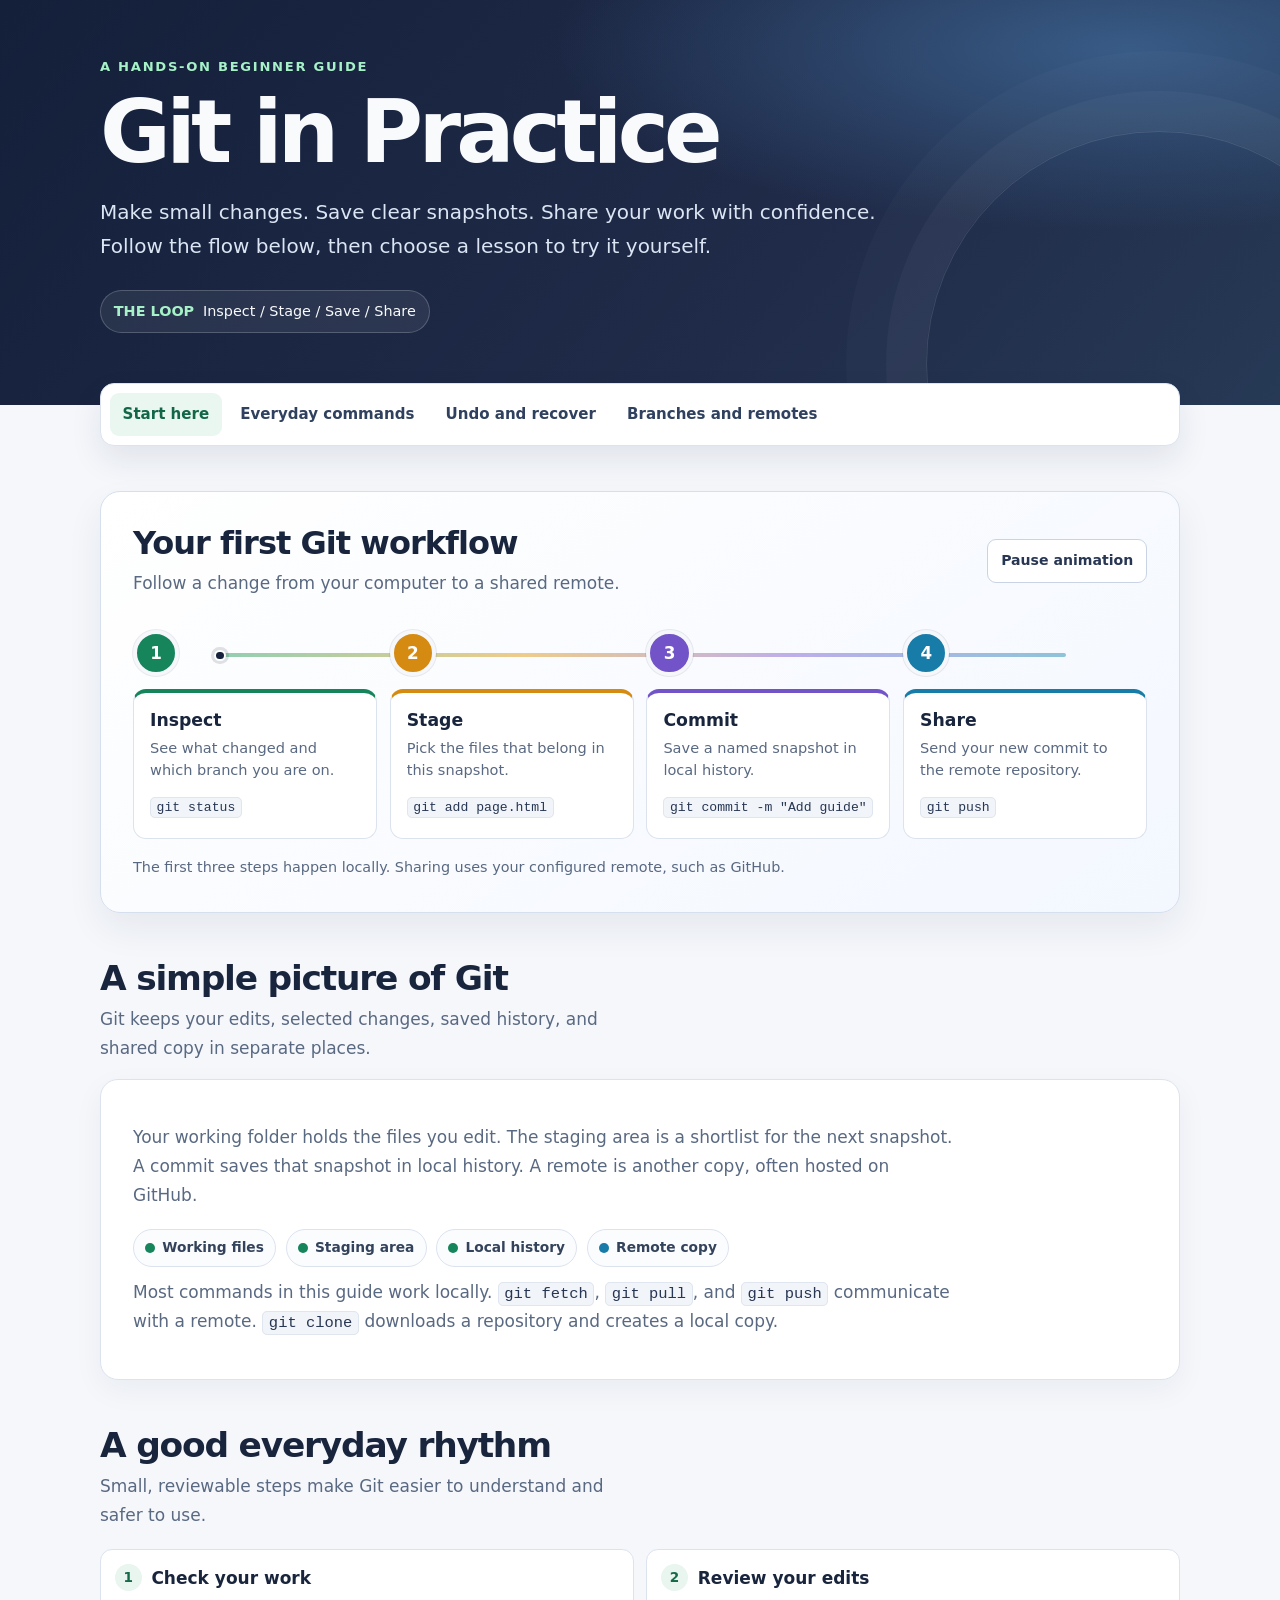
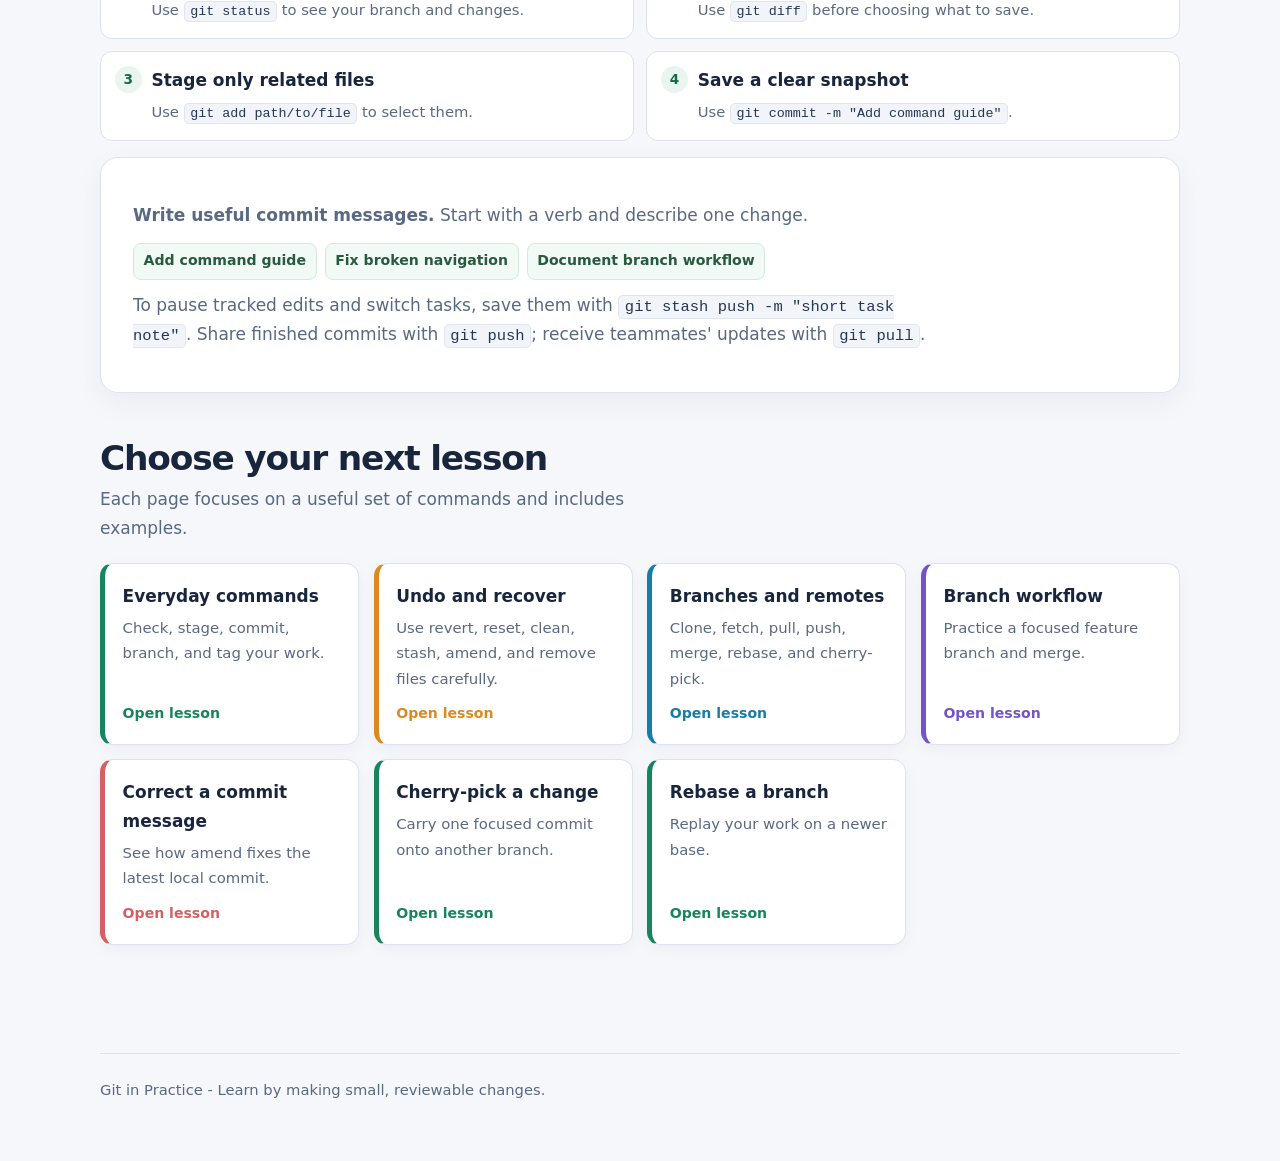
==== commit 5d4c0cac: "Style all Git lessons with animated workflows" ====
--- a/index.html
+++ b/index.html
@@ -100,8 +100,8 @@
 
     .flow-track { position: relative; display: grid; grid-template-columns: repeat(4, minmax(0, 1fr)); gap: .8rem; margin: 2rem 0 0; padding: 0; list-style: none; }
     .flow-track::before { position: absolute; z-index: 0; top: 1.45rem; right: 8%; left: 8%; height: 4px; border-radius: 4px; background: linear-gradient(90deg, #38a874, #e3a52c 36%, #8c70db 68%, #3997bb); content: ""; opacity: .55; }
-    .runner { position: absolute; z-index: 2; top: 1.23rem; left: 8%; width: .48rem; height: .48rem; border: 2px solid white; border-radius: 50%; background: #17233c; box-shadow: 0 0 0 3px rgb(23 35 60 / 13%); animation: travel 8s ease-in-out infinite; }
-    .flow-track.paused .runner, .flow-track.paused .step-icon, .flow-track.paused .step-card { animation-play-state: paused; }
+    .flow-track::after { position: absolute; z-index: 2; top: 1.23rem; left: 8%; width: .48rem; height: .48rem; border: 2px solid white; border-radius: 50%; background: #17233c; box-shadow: 0 0 0 3px rgb(23 35 60 / 13%); content: ""; animation: travel 8s ease-in-out infinite; }
+    .flow-track.paused::after, .flow-track.paused .step-icon, .flow-track.paused .step-card { animation-play-state: paused; }
     .step { position: relative; z-index: 1; min-width: 0; }
     .step-icon { display: grid; width: 2.9rem; height: 2.9rem; place-items: center; margin: 0 auto .8rem 0; border: 4px solid #f5f7fb; border-radius: 50%; background: var(--step-color); color: white; font-size: 1.05rem; font-weight: 850; box-shadow: 0 0 0 1px rgb(24 37 61 / 9%); animation: pop 4s ease-in-out infinite; animation-delay: var(--delay); }
     .step:nth-of-type(1) { --step-color: var(--green); --delay: 0s; }
@@ -144,7 +144,7 @@
     @media (max-width: 720px) {
       .flow-track { grid-template-columns: 1fr; gap: .85rem; margin-top: 1.5rem; padding-left: 0; }
       .flow-track::before { top: 1.4rem; right: auto; bottom: 1.4rem; left: 1.35rem; width: 4px; height: auto; background: linear-gradient(180deg, #38a874, #e3a52c 36%, #8c70db 68%, #3997bb); }
-      .runner { top: 1.25rem; left: 1.15rem; animation-name: travel-vertical; }
+      .flow-track::after { top: 1.25rem; left: 1.15rem; animation-name: travel-vertical; }
       .step { display: grid; grid-template-columns: 2.9rem minmax(0, 1fr); align-items: start; gap: .65rem; }
       .step-icon { margin: 0; }
       .step-card { min-height: auto; }
@@ -196,7 +196,6 @@
         <button class="motion-toggle" id="motion-toggle" type="button" aria-pressed="false">Pause animation</button>
       </div>
       <ol class="flow-track" id="workflow-flow" aria-label="Git workflow: inspect, stage, commit, and share">
-        <span class="runner" aria-hidden="true"></span>
         <li class="step">
           <span class="step-icon" aria-hidden="true">1</span>
           <div class="step-card"><h3>Inspect</h3><p>See what changed and which branch you are on.</p><code>git status</code></div>
@@ -254,6 +253,8 @@
         <a class="lesson" href="remotes.html"><strong>Branches and remotes</strong><span>Clone, fetch, pull, push, merge, rebase, and cherry-pick.</span><span class="arrow">Open lesson</span></a>
         <a class="lesson" href="branch-workflow.html"><strong>Branch workflow</strong><span>Practice a focused feature branch and merge.</span><span class="arrow">Open lesson</span></a>
         <a class="lesson" href="amend-example.html"><strong>Correct a commit message</strong><span>See how amend fixes the latest local commit.</span><span class="arrow">Open lesson</span></a>
+        <a class="lesson" href="cherry-pick-example.html"><strong>Cherry-pick a change</strong><span>Carry one focused commit onto another branch.</span><span class="arrow">Open lesson</span></a>
+        <a class="lesson" href="rebase-example.html"><strong>Rebase a branch</strong><span>Replay your work on a newer base.</span><span class="arrow">Open lesson</span></a>
       </div>
     </section>
   </main>
